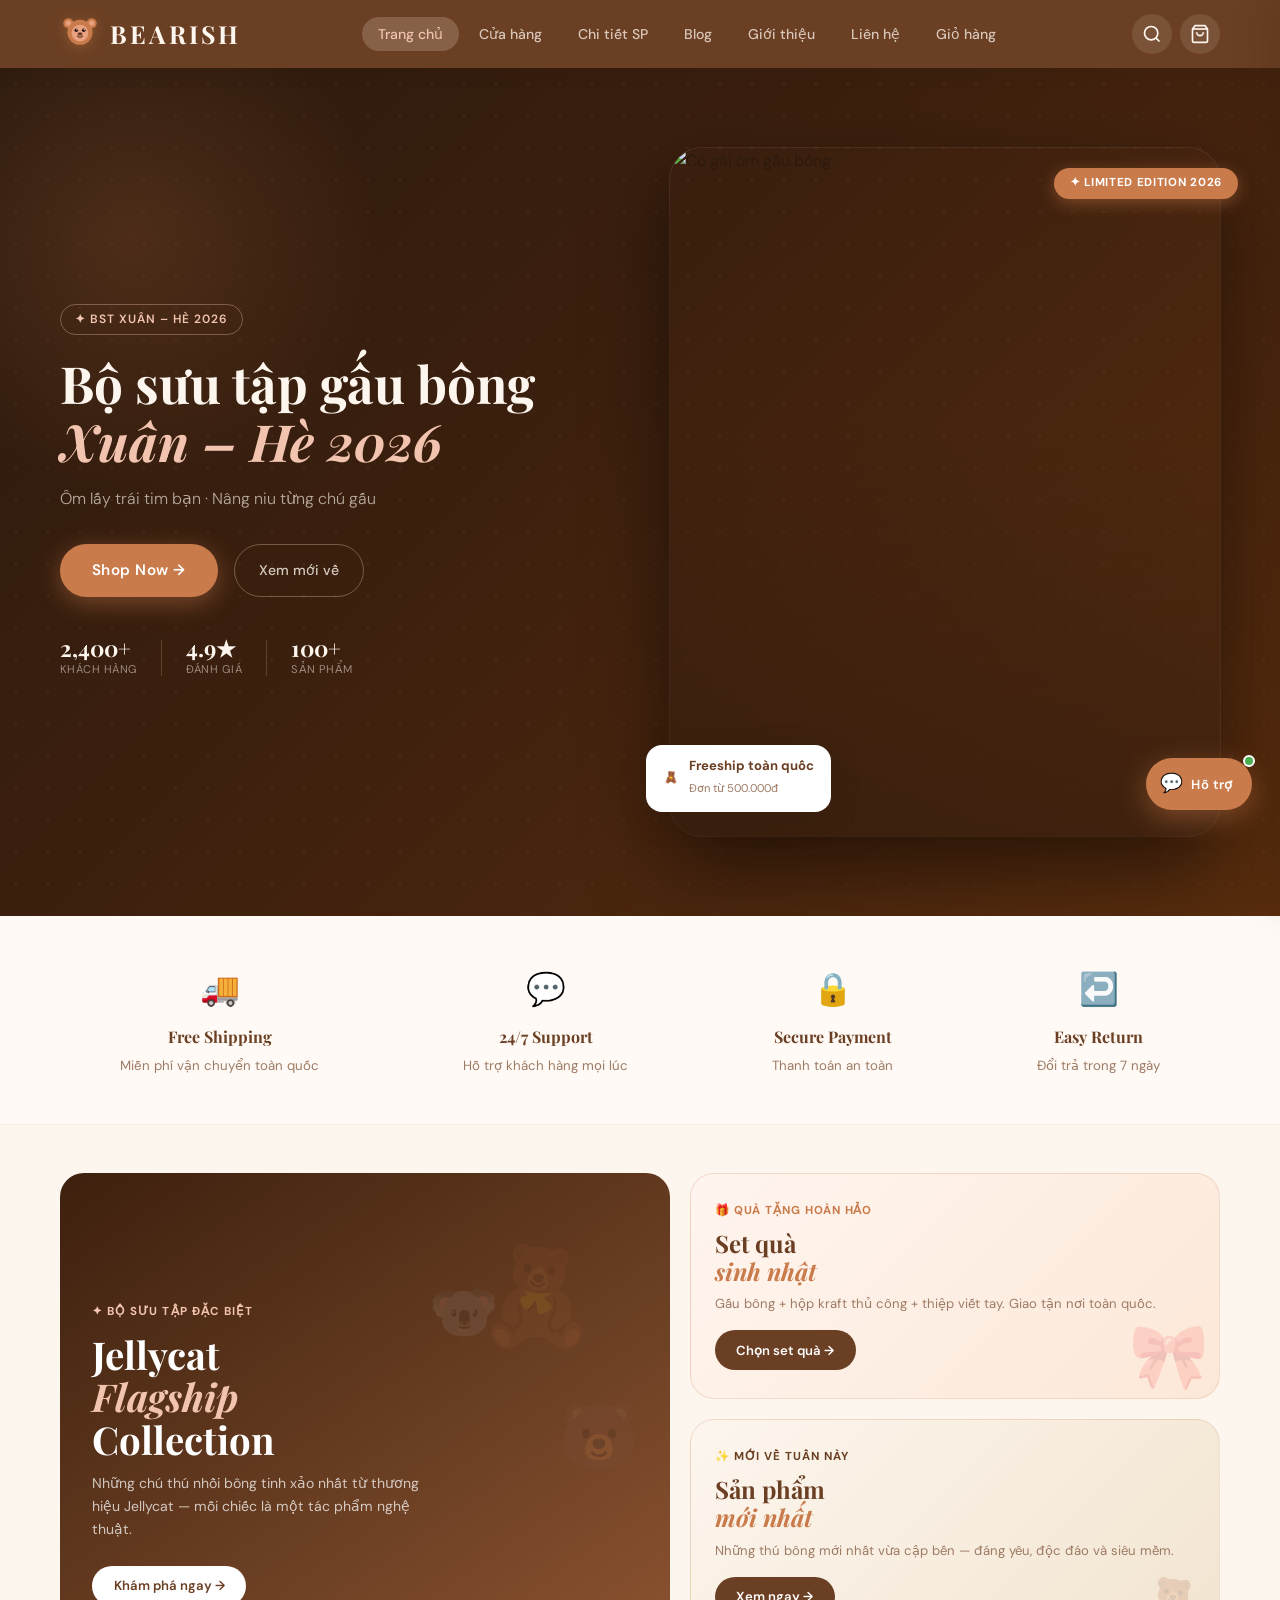
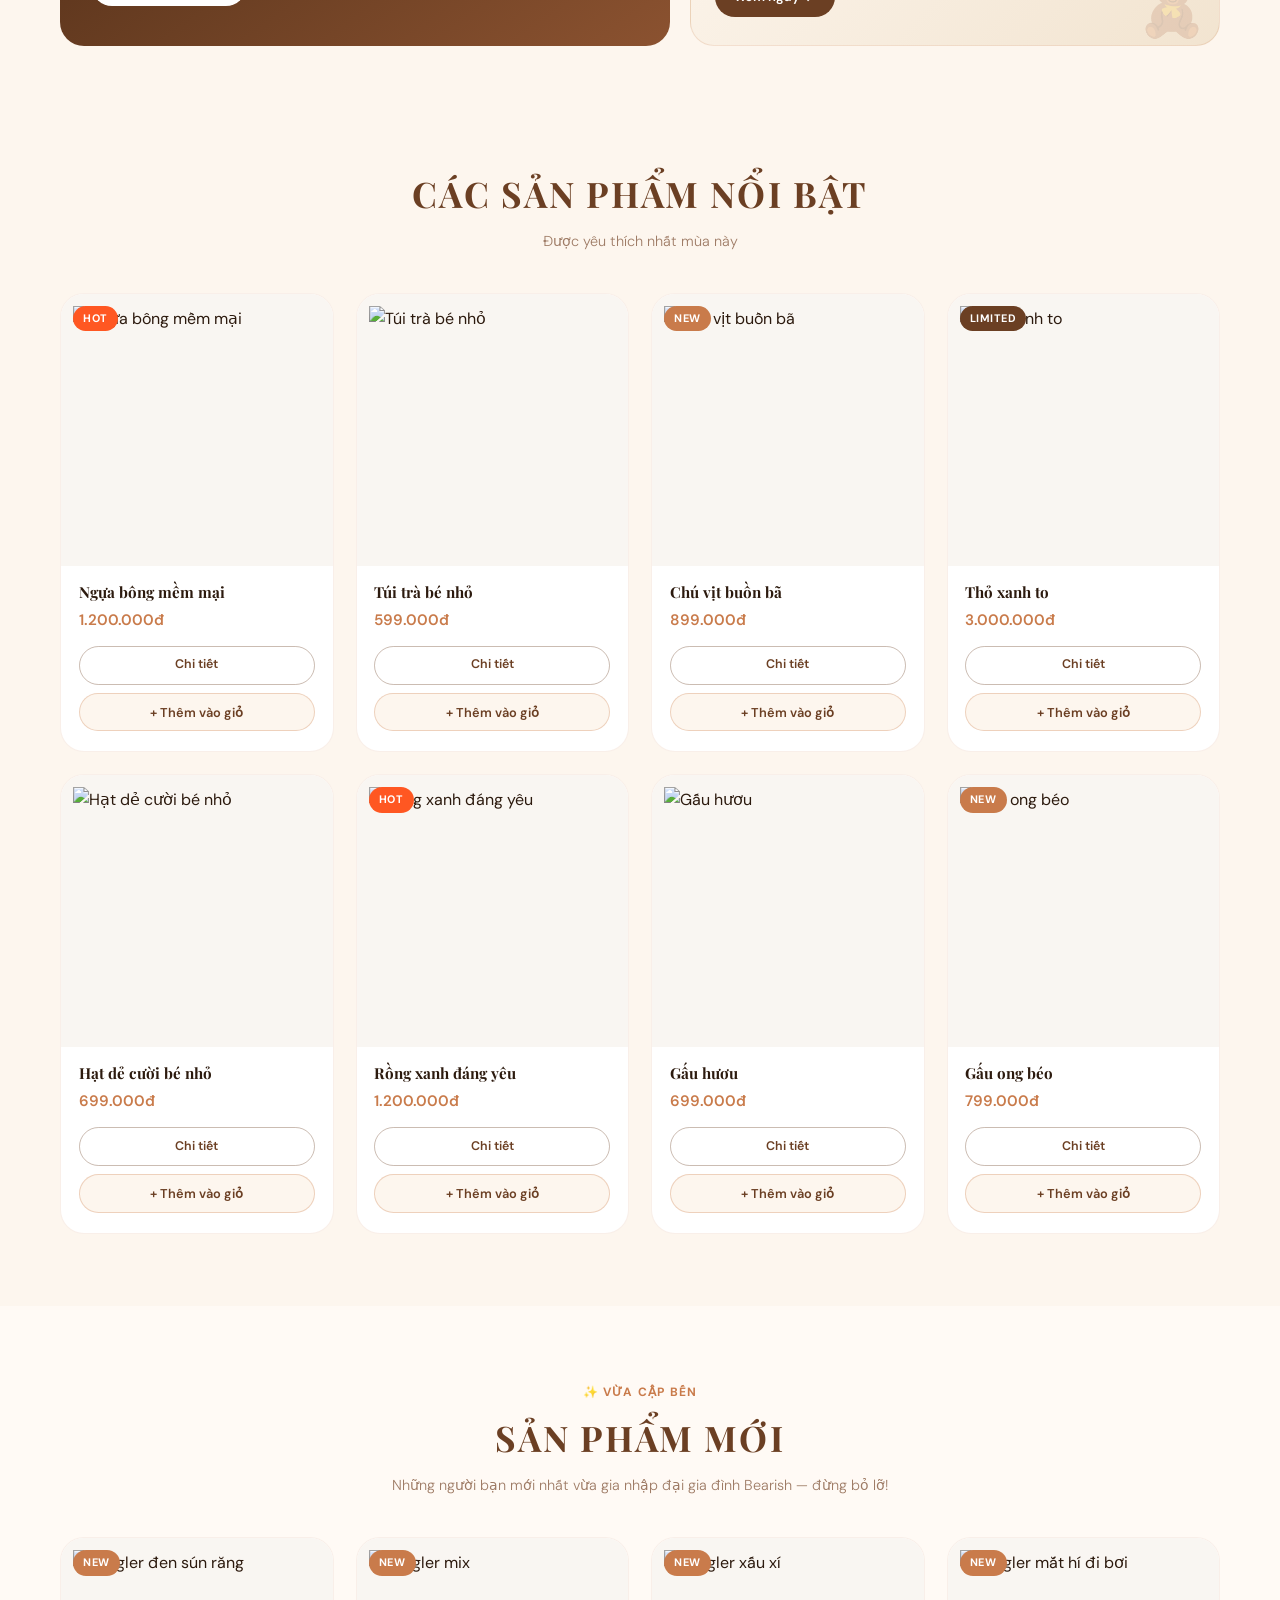
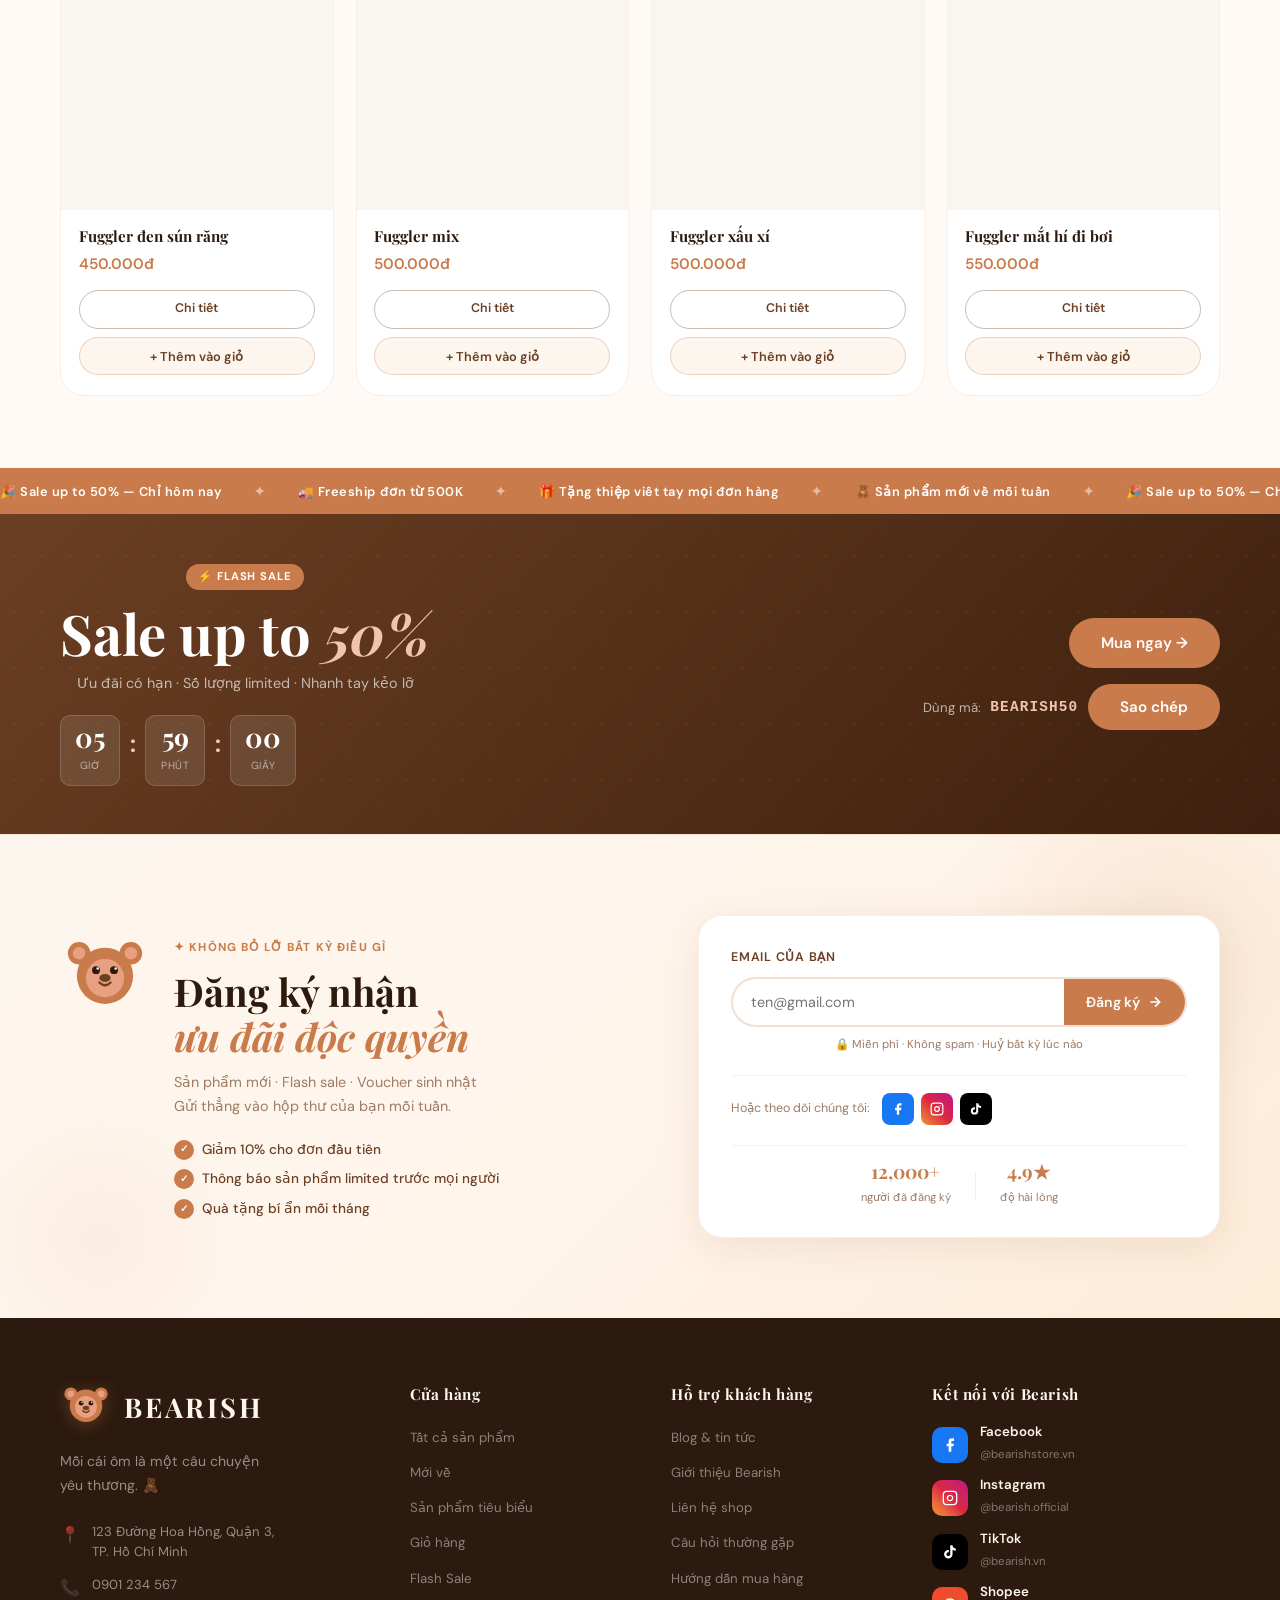
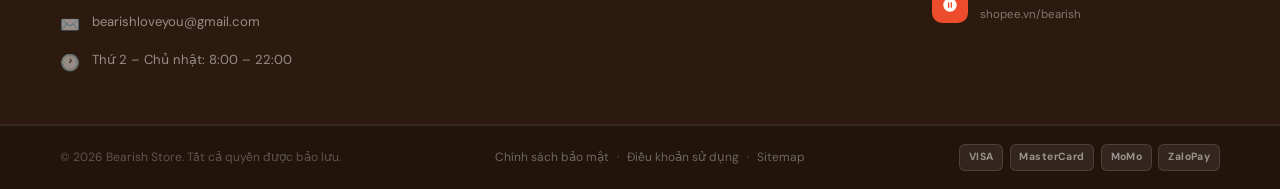
==== index.html @ 37c727de "Add files via upload" ====
<!DOCTYPE html>
<html lang="vi">
<head>
  <meta charset="UTF-8"/>
  <meta name="viewport" content="width=device-width, initial-scale=1.0"/>
  <title>Trang chủ — Bearish Store</title>
  <link rel="preconnect" href="https://fonts.googleapis.com"/>
  <link href="https://fonts.googleapis.com/css2?family=Playfair+Display:ital,wght@0,700;1,400&family=DM+Sans:wght@300;400;500;600&display=swap" rel="stylesheet"/>
  <link rel="stylesheet" href="style.css"/>
  <link rel="stylesheet" href="index.css"/>
</head>
<body>

<header class="header">
  <a href="index.html" class="logo-wrap" aria-label="Bearish – Trang chủ">
    <svg class="logo-svg" viewBox="0 0 48 48" fill="none" xmlns="http://www.w3.org/2000/svg">
      <circle cx="10" cy="11" r="6" fill="#c97b4b"/>
      <circle cx="10" cy="11" r="3.2" fill="#e8a080"/>
      <circle cx="38" cy="11" r="6" fill="#c97b4b"/>
      <circle cx="38" cy="11" r="3.2" fill="#e8a080"/>
      <circle cx="24" cy="22" r="15" fill="#c97b4b"/>
      <circle cx="24" cy="23" r="10" fill="#e8a080"/>
      <circle cx="19.5" cy="19.5" r="2.2" fill="#2c1a0e"/>
      <circle cx="20.3" cy="18.7" r="0.7" fill="white"/>
      <circle cx="28.5" cy="19.5" r="2.2" fill="#2c1a0e"/>
      <circle cx="29.3" cy="18.7" r="0.7" fill="white"/>
      <ellipse cx="24" cy="24" rx="3" ry="2" fill="#6b3f23"/>
      <path d="M21 26.5 Q24 29.5 27 26.5" stroke="#6b3f23" stroke-width="1.4" fill="none" stroke-linecap="round"/>
    </svg>
    <span class="logo-text">BEARISH</span>
  </a>

  <button type="button" class="nav-toggle" id="navToggle" aria-label="Mở menu" aria-expanded="false">
    <span></span>
    <span></span>
    <span></span>
  </button>

  <nav class="site-nav" id="siteNav">
    <a href="index.html" class="is-active">Trang chủ</a>
    <a href="shop.html">Cửa hàng</a>
    <a href="product.html">Chi tiết SP</a>
    <a href="blog.html">Blog</a>
    <a href="about.html">Giới thiệu</a>
    <a href="contact.html">Liên hệ</a>
    <a href="cart.html">Giỏ hàng</a>
  </nav>
 
  <div class="header-actions">
    <button class="icon-btn" id="searchToggle" aria-label="Tìm kiếm">
      <svg width="20" height="20" fill="none" stroke="currentColor" stroke-width="2" viewBox="0 0 24 24">
        <circle cx="11" cy="11" r="8"/><line x1="21" y1="21" x2="16.65" y2="16.65"/>
      </svg>
    </button>

    <button class="icon-btn" id="cartToggle" aria-label="Giỏ hàng">
      <svg width="20" height="20" fill="none" stroke="currentColor" stroke-width="2" viewBox="0 0 24 24">
        <path d="M6 2L3 6v14a2 2 0 0 0 2 2h14a2 2 0 0 0 2-2V6l-3-4z"/>
        <line x1="3" y1="6" x2="21" y2="6"/>
        <path d="M16 10a4 4 0 0 1-8 0"/>
      </svg>
      <span class="cart-count" id="cartCount">0</span>
    </button>
  </div>
</header>
 

<div class="search-overlay" id="searchOverlay">
  <div class="search-container">
    <button class="search-close" id="searchClose" aria-label="Đóng">✕</button>
    <p class="search-label">Tìm kiếm sản phẩm</p>
    <div class="search-input-wrap">
      <svg width="20" height="20" fill="none" stroke="currentColor" stroke-width="2" viewBox="0 0 24 24">
        <circle cx="11" cy="11" r="8"/><line x1="21" y1="21" x2="16.65" y2="16.65"/>
      </svg>
      <input type="text" id="searchInput" placeholder="Nhập tên sản phẩm..." autocomplete="off"/>
    </div>
    <div class="search-results" id="searchResults"></div>
    <div class="search-suggestions">
      <span>Gợi ý:</span>
      <button class="suggest-tag" onclick="doSearch('Gấu')">Gấu</button>
      <button class="suggest-tag" onclick="doSearch('Fuggler')">Fuggler</button>
      <button class="suggest-tag" onclick="doSearch('Thỏ')">Thỏ</button>
      <button class="suggest-tag" onclick="doSearch('Rồng')">Rồng</button>
    </div>
  </div>
</div>
 

<div class="cart-overlay" id="cartOverlay"></div>
<aside class="cart-drawer" id="cartDrawer" aria-label="Giỏ hàng">
  <div class="cart-header">
    <h3>🛒 Giỏ hàng</h3>
    <button class="cart-close" id="cartClose" aria-label="Đóng">✕</button>
  </div>
  <div class="cart-body" id="cartBody">
    <div class="cart-empty" id="cartEmpty">
      <div class="cart-empty-icon">🧸</div>
      <p>Giỏ hàng trống</p>
      <span>Hãy thêm vài chú gấu vào nhé!</span>
    </div>
    <ul class="cart-list" id="cartList"></ul>
  </div>
  <div class="cart-footer" id="cartFooter">
    <div class="cart-total">
      <span>Tổng cộng</span>
      <strong id="cartTotal">0đ</strong>
    </div>
    <button type="button" class="btn-checkout">Thanh toán ngay →</button>
    <a href="cart.html" class="cart-full-page-link">Xem giỏ hàng dạng bảng →</a>
    <button type="button" class="btn-continue" onclick="closeCart()">← Tiếp tục mua sắm</button>
  </div>
</aside>
 

<section class="hero">
  <div class="hero-inner">

    <div class="hero-text">
      <span class="hero-tag">✦ BST Xuân – Hè 2026</span>
      <h1>Bộ sưu tập gấu bông<br/><em>Xuân – Hè 2026</em></h1>
      <p>Ôm lấy trái tim bạn · Nâng niu từng chú gấu</p>
      <div class="hero-actions">
        <a href="shop.html" class="hero-btn-primary-link">Shop Now →</a>
        <a href="#new-products" class="hero-btn-secondary">Xem mới về</a>
      </div>
      <div class="hero-stats">
        <div class="hero-stat"><strong>2,400+</strong><span>Khách hàng</span></div>
        <div class="hero-stat-divider"></div>
        <div class="hero-stat"><strong>4.9★</strong><span>Đánh giá</span></div>
        <div class="hero-stat-divider"></div>
        <div class="hero-stat"><strong>100+</strong><span>Sản phẩm</span></div>
      </div>
    </div>

    <div class="hero-img-wrap">
      <div class="hero-img-frame">
        <img
          src="images/hero.jpg"
          alt="Cô gái ôm gấu bông"
          class="hero-img"
        />
        <div class="hero-img-overlay"></div>
      </div>
      <div class="hero-float-badge">
        <span class="hfb-icon">🧸</span>
        <div>
          <strong>Freeship toàn quốc</strong>
          <span>Đơn từ 500.000đ</span>
        </div>
      </div>
      <div class="hero-float-tag">
        <span>✦ Limited Edition 2026</span>
      </div>
    </div>
 
  </div>
</section>
 

<section class="features">
  <div class="feature">
    <div class="feature-icon">🚚</div>
    <h3>Free Shipping</h3>
    <p>Miễn phí vận chuyển toàn quốc</p>
  </div>
  <div class="feature">
    <div class="feature-icon">💬</div>
    <h3>24/7 Support</h3>
    <p>Hỗ trợ khách hàng mọi lúc</p>
  </div>
  <div class="feature">
    <div class="feature-icon">🔒</div>
    <h3>Secure Payment</h3>
    <p>Thanh toán an toàn</p>
  </div>
  <div class="feature">
    <div class="feature-icon">↩️</div>
    <h3>Easy Return</h3>
    <p>Đổi trả trong 7 ngày</p>
  </div>
</section>
 

<section class="banner-section" id="banner">
  <div class="banner-grid">

    <div class="banner-card banner-card--main">
      <div class="banner-card-bg banner-card-bg--jellycat"></div>
      <div class="banner-card-content">
        <span class="banner-eyebrow">✦ Bộ sưu tập đặc biệt</span>
        <h2>Jellycat<br/><em>Flagship</em><br/>Collection</h2>
        <p>Những chú thú nhồi bông tinh xảo nhất từ thương hiệu Jellycat — mỗi chiếc là một tác phẩm nghệ thuật.</p>
        <a href="shop.html" class="banner-btn banner-btn--light">Khám phá ngay →</a>
      </div>
      <div class="banner-card-deco" aria-hidden="true">
        <span class="banner-emoji be1">🧸</span>
        <span class="banner-emoji be2">🐻</span>
        <span class="banner-emoji be3">🐨</span>
      </div>
    </div>

    <div class="banner-stack">
 
      <div class="banner-card banner-card--sm banner-card--blush">
        <div class="banner-card-content">
          <span class="banner-eyebrow banner-eyebrow--caramel">🎁 Quà tặng hoàn hảo</span>
          <h3>Set quà<br/><em>sinh nhật</em></h3>
          <p>Gấu bông + hộp kraft thủ công + thiệp viết tay. Giao tận nơi toàn quốc.</p>
          <a href="shop.html" class="banner-btn banner-btn--dark">Chọn set quà →</a>
        </div>
        <div class="banner-card-deco" aria-hidden="true">
          <span class="banner-emoji banner-emoji--gift">🎀</span>
        </div>
      </div>
 
      <div class="banner-card banner-card--sm banner-card--peach">
        <div class="banner-card-content">
          <span class="banner-eyebrow banner-eyebrow--brown">✨ Mới về tuần này</span>
          <h3>Sản phẩm<br/><em>mới nhất</em></h3>
          <p>Những thú bông mới nhất vừa cập bến — đáng yêu, độc đáo và siêu mềm.</p>
          <a href="#new-products" class="banner-btn banner-btn--dark">Xem ngay →</a>
        </div>
        <div class="banner-card-deco" aria-hidden="true">
          <span class="banner-emoji banner-emoji--bear-sm">🧸</span>
        </div>
      </div>
 
    </div>
  </div>
</section>
 
 
 
<section class="products" id="products">
  <div class="section-head">
    <h2>CÁC SẢN PHẨM NỔI BẬT</h2>
    <p>Được yêu thích nhất mùa này</p>
  </div>
 
  <div class="product-grid">
 
    <div class="product" data-name="Ngựa bông mềm mại" data-price="1200000" data-category="jellycat">
      <span class="prod-badge badge-hot">Hot</span>
      <div class="prod-img-wrap">
        <img src="images/sp-ngua.jpg" alt="Ngựa bông mềm mại" loading="lazy"/>
      </div>
      <div class="prod-info">
        <h4>Ngựa bông mềm mại</h4>
        <p class="prod-price">1.200.000đ</p>
        <div class="prod-actions">
          <a href="product.html" class="btn-detail">Chi tiết</a>
          <button type="button" class="btn-add" onclick="addToCart(this)">+ Thêm vào giỏ</button>
        </div>
      </div>
    </div>
 
    <div class="product" data-name="Túi trà bé nhỏ" data-price="599000" data-category="jellycat">
      <div class="prod-img-wrap">
        <img src="images/sp-tra.jpg" alt="Túi trà bé nhỏ" loading="lazy"/>
      </div>
      <div class="prod-info">
        <h4>Túi trà bé nhỏ</h4>
        <p class="prod-price">599.000đ</p>
        <div class="prod-actions">
          <a href="product.html" class="btn-detail">Chi tiết</a>
          <button type="button" class="btn-add" onclick="addToCart(this)">+ Thêm vào giỏ</button>
        </div>
      </div>
    </div>
 
    <div class="product" data-name="Chú vịt buồn bã" data-price="899000" data-category="jellycat">
      <span class="prod-badge badge-new">New</span>
      <div class="prod-img-wrap">
        <img src="images/sp-vit.jpg" alt="Chú vịt buồn bã" loading="lazy"/>
      </div>
      <div class="prod-info">
        <h4>Chú vịt buồn bã</h4>
        <p class="prod-price">899.000đ</p>
        <div class="prod-actions">
          <a href="product.html" class="btn-detail">Chi tiết</a>
          <button type="button" class="btn-add" onclick="addToCart(this)">+ Thêm vào giỏ</button>
        </div>
      </div>
    </div>
 
    <div class="product" data-name="Thỏ xanh to" data-price="3000000" data-category="jellycat">
      <span class="prod-badge badge-limited">Limited</span>
      <div class="prod-img-wrap">
        <img src="images/sp-tho.jpg" alt="Thỏ xanh to" loading="lazy"/>
      </div>
      <div class="prod-info">
        <h4>Thỏ xanh to</h4>
        <p class="prod-price">3.000.000đ</p>
        <div class="prod-actions">
          <a href="product.html" class="btn-detail">Chi tiết</a>
          <button type="button" class="btn-add" onclick="addToCart(this)">+ Thêm vào giỏ</button>
        </div>
      </div>
    </div>
 
    <div class="product" data-name="Hạt dẻ cười bé nhỏ" data-price="699000" data-category="jellycat">
      <div class="prod-img-wrap">
        <img src="images/sp-hatde.jpg" alt="Hạt dẻ cười bé nhỏ" loading="lazy"/>
      </div>
      <div class="prod-info">
        <h4>Hạt dẻ cười bé nhỏ</h4>
        <p class="prod-price">699.000đ</p>
        <div class="prod-actions">
          <a href="product.html" class="btn-detail">Chi tiết</a>
          <button type="button" class="btn-add" onclick="addToCart(this)">+ Thêm vào giỏ</button>
        </div>
      </div>
    </div>
 
    <div class="product" data-name="Rồng xanh đáng yêu" data-price="1200000" data-category="jellycat">
      <span class="prod-badge badge-hot">Hot</span>
      <div class="prod-img-wrap">
        <img src="images/sp-rong.jpg" alt="Rồng xanh đáng yêu" loading="lazy"/>
      </div>
      <div class="prod-info">
        <h4>Rồng xanh đáng yêu</h4>
        <p class="prod-price">1.200.000đ</p>
        <div class="prod-actions">
          <a href="product.html" class="btn-detail">Chi tiết</a>
          <button type="button" class="btn-add" onclick="addToCart(this)">+ Thêm vào giỏ</button>
        </div>
      </div>
    </div>
 
    <div class="product" data-name="Gấu hươu" data-price="699000" data-category="jellycat">
      <div class="prod-img-wrap">
        <img src="images/sp-gau-huong.jpg" alt="Gấu hươu" loading="lazy"/>
      </div>
      <div class="prod-info">
        <h4>Gấu hươu</h4>
        <p class="prod-price">699.000đ</p>
        <div class="prod-actions">
          <a href="product.html" class="btn-detail">Chi tiết</a>
          <button type="button" class="btn-add" onclick="addToCart(this)">+ Thêm vào giỏ</button>
        </div>
      </div>
    </div>
 
    <div class="product" data-name="Gấu ong béo" data-price="799000" data-category="jellycat">
      <span class="prod-badge badge-new">New</span>
      <div class="prod-img-wrap">
        <img src="images/sp-gau-ong.jpg" alt="Gấu ong béo" loading="lazy"/>
      </div>
      <div class="prod-info">
        <h4>Gấu ong béo</h4>
        <p class="prod-price">799.000đ</p>
        <div class="prod-actions">
          <a href="product.html" class="btn-detail">Chi tiết</a>
          <button type="button" class="btn-add" onclick="addToCart(this)">+ Thêm vào giỏ</button>
        </div>
      </div>
    </div>
 
  </div>
</section>
 

<section class="new-products" id="new-products">
  <div class="section-head">
    <span class="section-eyebrow">✨ Vừa cập bến</span>
    <h2>SẢN PHẨM MỚI</h2>
    <p>Những người bạn mới nhất vừa gia nhập đại gia đình Bearish — đừng bỏ lỡ!</p>
  </div>
 
  <div class="product-grid">
 
    <div class="product" data-name="Fuggler đen sún răng" data-price="450000" data-category="fuggler">
      <span class="prod-badge badge-new">New</span>
      <div class="prod-img-wrap">
        <img src="images/sp-fuggler-den.jpg" alt="Fuggler đen sún răng" loading="lazy"/>
      </div>
      <div class="prod-info">
        <h4>Fuggler đen sún răng</h4>
        <p class="prod-price">450.000đ</p>
        <div class="prod-actions">
          <a href="product.html" class="btn-detail">Chi tiết</a>
          <button type="button" class="btn-add" onclick="addToCart(this)">+ Thêm vào giỏ</button>
        </div>
      </div>
    </div>
 
    <div class="product" data-name="Fuggler mix" data-price="500000" data-category="fuggler">
      <span class="prod-badge badge-new">New</span>
      <div class="prod-img-wrap">
        <img src="images/sp-fuggler-mix.jpg" alt="Fuggler mix" loading="lazy"/>
      </div>
      <div class="prod-info">
        <h4>Fuggler mix</h4>
        <p class="prod-price">500.000đ</p>
        <div class="prod-actions">
          <a href="product.html" class="btn-detail">Chi tiết</a>
          <button type="button" class="btn-add" onclick="addToCart(this)">+ Thêm vào giỏ</button>
        </div>
      </div>
    </div>
 
    <div class="product" data-name="Fuggler xấu xí" data-price="500000" data-category="fuggler">
      <span class="prod-badge badge-new">New</span>
      <div class="prod-img-wrap">
        <img src="images/sp-fuggler-xau.jpg" alt="Fuggler xấu xí" loading="lazy"/>
      </div>
      <div class="prod-info">
        <h4>Fuggler xấu xí</h4>
        <p class="prod-price">500.000đ</p>
        <div class="prod-actions">
          <a href="product.html" class="btn-detail">Chi tiết</a>
          <button type="button" class="btn-add" onclick="addToCart(this)">+ Thêm vào giỏ</button>
        </div>
      </div>
    </div>
 
    <div class="product" data-name="Fuggler mắt hí đi bơi" data-price="550000" data-category="fuggler">
      <span class="prod-badge badge-new">New</span>
      <div class="prod-img-wrap">
        <img src="images/sp-fuggler-boi.jpg" alt="Fuggler mắt hí đi bơi" loading="lazy"/>
      </div>
      <div class="prod-info">
        <h4>Fuggler mắt hí đi bơi</h4>
        <p class="prod-price">550.000đ</p>
        <div class="prod-actions">
          <a href="product.html" class="btn-detail">Chi tiết</a>
          <button type="button" class="btn-add" onclick="addToCart(this)">+ Thêm vào giỏ</button>
        </div>
      </div>
    </div>
 
  </div>
</section>
 
 
 

<section class="sm-banner-strip">
  <div class="sm-banner-track">
    <span>🎉 Sale up to 50% — Chỉ hôm nay</span>
    <span class="sm-sep">✦</span>
    <span>🚚 Freeship đơn từ 500K</span>
    <span class="sm-sep">✦</span>
    <span>🎁 Tặng thiệp viết tay mọi đơn hàng</span>
    <span class="sm-sep">✦</span>
    <span>🧸 Sản phẩm mới về mỗi tuần</span>
    <span class="sm-sep">✦</span>
    <span>🎉 Sale up to 50% — Chỉ hôm nay</span>
    <span class="sm-sep">✦</span>
    <span>🚚 Freeship đơn từ 500K</span>
    <span class="sm-sep">✦</span>
    <span>🎁 Tặng thiệp viết tay mọi đơn hàng</span>
    <span class="sm-sep">✦</span>
    <span>🧸 Sản phẩm mới về mỗi tuần</span>
    <span class="sm-sep">✦</span>
  </div>
</section>
 
<section class="small-banner">
  <div class="banner-inner">
    <div class="small-banner-left">
      <span class="sb-tag">⚡ Flash Sale</span>
      <h2>Sale up to <em>50%</em></h2>
      <p>Ưu đãi có hạn · Số lượng limited · Nhanh tay kẻo lỡ</p>
      <div class="sb-countdown" id="sbCountdown">
        <div class="sbc-item"><span id="sbH">05</span><small>giờ</small></div>
        <span class="sbc-sep">:</span>
        <div class="sbc-item"><span id="sbM">59</span><small>phút</small></div>
        <span class="sbc-sep">:</span>
        <div class="sbc-item"><span id="sbS">00</span><small>giây</small></div>
      </div>
    </div>
    <div class="small-banner-right">
      <a href="shop.html" class="small-banner-cta">Mua ngay →</a>
      <div class="sb-promo-code">
        Dùng mã: <strong>BEARISH50</strong>
        <button class="copy-code" onclick="copyCode()">Sao chép</button>
      </div>
    </div>
  </div>
</section>
 
 

<section class="newsletter-section" id="newsletter">
  <div class="newsletter-section-inner">
 
    <div class="nl-left">
      <div class="nl-bear-icon" aria-hidden="true">
        <svg viewBox="0 0 80 80" fill="none" xmlns="http://www.w3.org/2000/svg">
          <circle cx="17" cy="18" r="10" fill="#c97b4b"/>
          <circle cx="17" cy="18" r="5.5" fill="#e8a080"/>
          <circle cx="63" cy="18" r="10" fill="#c97b4b"/>
          <circle cx="63" cy="18" r="5.5" fill="#e8a080"/>
          <circle cx="40" cy="38" r="25" fill="#c97b4b"/>
          <circle cx="40" cy="40" r="17" fill="#e8a080"/>
          <circle cx="32" cy="33" r="3.5" fill="#2c1a0e"/>
          <circle cx="33.5" cy="31.5" r="1.1" fill="white"/>
          <circle cx="48" cy="33" r="3.5" fill="#2c1a0e"/>
          <circle cx="49.5" cy="31.5" r="1.1" fill="white"/>
          <ellipse cx="40" cy="40" rx="5" ry="3.5" fill="#6b3f23"/>
          <path d="M35 44 Q40 49 45 44" stroke="#6b3f23" stroke-width="2" fill="none" stroke-linecap="round"/>
        </svg>
      </div>
      <div class="nl-text">
        <span class="nl-eyebrow">✦ Không bỏ lỡ bất kỳ điều gì</span>
        <h2>Đăng ký nhận<br/><em>ưu đãi độc quyền</em></h2>
        <p>Sản phẩm mới · Flash sale · Voucher sinh nhật<br/>Gửi thẳng vào hộp thư của bạn mỗi tuần.</p>
        <ul class="nl-perks">
          <li><span class="nl-check">✓</span> Giảm 10% cho đơn đầu tiên</li>
          <li><span class="nl-check">✓</span> Thông báo sản phẩm limited trước mọi người</li>
          <li><span class="nl-check">✓</span> Quà tặng bí ẩn mỗi tháng</li>
        </ul>
      </div>
    </div>
 
    <div class="nl-right">
      <form class="nl-form" onsubmit="return handleNLSubmit(event)">
        <label class="nl-label">Email của bạn</label>
        <div class="nl-input-row">
          <input type="email" id="nlEmail" placeholder="ten@gmail.com" required/>
          <button type="submit">
            Đăng ký
            <svg width="16" height="16" fill="none" stroke="currentColor" stroke-width="2.5" viewBox="0 0 24 24">
              <line x1="5" y1="12" x2="19" y2="12"/>
              <polyline points="12 5 19 12 12 19"/>
            </svg>
          </button>
        </div>
        <p class="nl-note">🔒 Miễn phí · Không spam · Huỷ bất kỳ lúc nào</p>
      </form>
      <div class="nl-social-row">
        <span>Hoặc theo dõi chúng tôi:</span>
        <div class="nl-socials">
          <a href="#" aria-label="Facebook" class="nl-soc-btn nl-soc-btn--fb">
            <svg width="14" height="14" fill="white" viewBox="0 0 24 24"><path d="M18 2h-3a5 5 0 0 0-5 5v3H7v4h3v8h4v-8h3l1-4h-4V7a1 1 0 0 1 1-1h3z"/></svg>
          </a>
          <a href="#" aria-label="Instagram" class="nl-soc-btn nl-soc-btn--ig">
            <svg width="14" height="14" fill="none" stroke="white" stroke-width="2" viewBox="0 0 24 24"><rect x="2" y="2" width="20" height="20" rx="5"/><circle cx="12" cy="12" r="4"/><circle cx="17.5" cy="6.5" r="1" fill="white" stroke="none"/></svg>
          </a>
          <a href="#" aria-label="TikTok" class="nl-soc-btn nl-soc-btn--tt">
            <svg width="14" height="14" fill="white" viewBox="0 0 24 24"><path d="M19.59 6.69a4.83 4.83 0 0 1-3.77-4.25V2h-3.45v13.67a2.89 2.89 0 0 1-2.88 2.5 2.89 2.89 0 0 1-2.89-2.89 2.89 2.89 0 0 1 2.89-2.89c.28 0 .54.04.79.1V9.01a6.28 6.28 0 0 0-.79-.05 6.34 6.34 0 0 0-6.34 6.34 6.34 6.34 0 0 0 6.34 6.34 6.34 6.34 0 0 0 6.33-6.34V8.69a8.19 8.19 0 0 0 4.79 1.53V6.78a4.85 4.85 0 0 1-1.02-.09z"/></svg>
          </a>
        </div>
      </div>
      <div class="nl-trust">
        <div class="nl-trust-item"><strong>12,000+</strong><span>người đã đăng ký</span></div>
        <div class="nl-trust-sep"></div>
        <div class="nl-trust-item"><strong>4.9★</strong><span>độ hài lòng</span></div>
      </div>
    </div>
 
  </div>
</section>
 
 
<footer class="site-footer">
 
  <div class="footer-top">
    <div class="footer-inner">
 
      <div class="footer-col footer-brand-col">
        <a href="index.html" class="footer-logo-wrap" aria-label="Bearish">
          <svg class="footer-logo-svg" viewBox="0 0 48 48" fill="none" xmlns="http://www.w3.org/2000/svg">
            <circle cx="10" cy="11" r="6" fill="#c97b4b"/>
            <circle cx="10" cy="11" r="3.2" fill="#e8a080"/>
            <circle cx="38" cy="11" r="6" fill="#c97b4b"/>
            <circle cx="38" cy="11" r="3.2" fill="#e8a080"/>
            <circle cx="24" cy="22" r="15" fill="#c97b4b"/>
            <circle cx="24" cy="23" r="10" fill="#e8a080"/>
            <circle cx="19.5" cy="19.5" r="2.2" fill="#2c1a0e"/>
            <circle cx="20.3" cy="18.7" r="0.7" fill="white"/>
            <circle cx="28.5" cy="19.5" r="2.2" fill="#2c1a0e"/>
            <circle cx="29.3" cy="18.7" r="0.7" fill="white"/>
            <ellipse cx="24" cy="24" rx="3" ry="2" fill="#6b3f23"/>
            <path d="M21 26.5 Q24 29.5 27 26.5" stroke="#6b3f23" stroke-width="1.4" fill="none" stroke-linecap="round"/>
          </svg>
          <span class="footer-logo-text">BEARISH</span>
        </a>
        <p class="footer-tagline">Mỗi cái ôm là một câu chuyện<br/>yêu thương. 🧸</p>
        <div class="footer-info-list">
          <div class="footer-info-item">
            <span class="fi-icon">📍</span>
            <span>123 Đường Hoa Hồng, Quận 3,<br/>TP. Hồ Chí Minh</span>
          </div>
          <div class="footer-info-item">
            <span class="fi-icon">📞</span>
            <span>0901 234 567</span>
          </div>
          <div class="footer-info-item">
            <span class="fi-icon">✉️</span>
            <span>bearishloveyou@gmail.com</span>
          </div>
          <div class="footer-info-item">
            <span class="fi-icon">🕐</span>
            <span>Thứ 2 – Chủ nhật: 8:00 – 22:00</span>
          </div>
        </div>
      </div>
 
      <div class="footer-col">
        <h5>Cửa hàng</h5>
        <ul>
          <li><a href="shop.html">Tất cả sản phẩm</a></li>
          <li><a href="index.html#new-products">Mới về</a></li>
          <li><a href="product.html">Sản phẩm tiêu biểu</a></li>
          <li><a href="cart.html">Giỏ hàng</a></li>
          <li><a href="index.html#banner">Flash Sale</a></li>
        </ul>
      </div>
 
      <div class="footer-col">
        <h5>Hỗ trợ khách hàng</h5>
        <ul>
          <li><a href="blog.html">Blog &amp; tin tức</a></li>
          <li><a href="about.html">Giới thiệu Bearish</a></li>
          <li><a href="contact.html">Liên hệ shop</a></li>
          <li><a href="contact.html">Câu hỏi thường gặp</a></li>
          <li><a href="shop.html">Hướng dẫn mua hàng</a></li>
        </ul>
      </div>
 
      <div class="footer-col footer-social-col">
        <h5>Kết nối với Bearish</h5>
        <div class="footer-socials">
          <a href="#" class="social-link" aria-label="Facebook">
            <div class="social-icon social-icon--fb">
              <svg width="16" height="16" fill="white" viewBox="0 0 24 24"><path d="M18 2h-3a5 5 0 0 0-5 5v3H7v4h3v8h4v-8h3l1-4h-4V7a1 1 0 0 1 1-1h3z"/></svg>
            </div>
            <div class="social-info">
              <strong>Facebook</strong>
              <span>@bearishstore.vn</span>
            </div>
          </a>
          <a href="#" class="social-link" aria-label="Instagram">
            <div class="social-icon social-icon--ig">
              <svg width="16" height="16" fill="none" stroke="white" stroke-width="2" viewBox="0 0 24 24"><rect x="2" y="2" width="20" height="20" rx="5" ry="5"/><path d="M16 11.37A4 4 0 1 1 12.63 8 4 4 0 0 1 16 11.37z"/><line x1="17.5" y1="6.5" x2="17.51" y2="6.5"/></svg>
            </div>
            <div class="social-info">
              <strong>Instagram</strong>
              <span>@bearish.official</span>
            </div>
          </a>
          <a href="#" class="social-link" aria-label="TikTok">
            <div class="social-icon social-icon--tt">
              <svg width="16" height="16" fill="white" viewBox="0 0 24 24"><path d="M19.59 6.69a4.83 4.83 0 0 1-3.77-4.25V2h-3.45v13.67a2.89 2.89 0 0 1-2.88 2.5 2.89 2.89 0 0 1-2.89-2.89 2.89 2.89 0 0 1 2.89-2.89c.28 0 .54.04.79.1V9.01a6.28 6.28 0 0 0-.79-.05 6.34 6.34 0 0 0-6.34 6.34 6.34 6.34 0 0 0 6.34 6.34 6.34 6.34 0 0 0 6.33-6.34V8.69a8.19 8.19 0 0 0 4.79 1.53V6.78a4.85 4.85 0 0 1-1.02-.09z"/></svg>
            </div>
            <div class="social-info">
              <strong>TikTok</strong>
              <span>@bearish.vn</span>
            </div>
          </a>
          <a href="#" class="social-link" aria-label="Shopee">
            <div class="social-icon social-icon--shopee">
              <svg width="16" height="16" fill="white" viewBox="0 0 24 24"><path d="M12 2C6.48 2 2 6.48 2 12s4.48 10 10 10 10-4.48 10-10S17.52 2 12 2zm-1 14H9V8h2v8zm4 0h-2V8h2v8z"/></svg>
            </div>
            <div class="social-info">
              <strong>Shopee</strong>
              <span>shopee.vn/bearish</span>
            </div>
          </a>
        </div>
 
      </div>
 
    </div>
  </div>
 
  <div class="footer-bottom">
    <div class="footer-bottom-inner">
      <p>© 2026 Bearish Store. Tất cả quyền được bảo lưu.</p>
      <div class="footer-bottom-links">
        <a href="#">Chính sách bảo mật</a>
        <span>·</span>
        <a href="#">Điều khoản sử dụng</a>
        <span>·</span>
        <a href="#">Sitemap</a>
      </div>
      <div class="footer-payment-icons">
        <span class="pay-badge">VISA</span>
        <span class="pay-badge">MasterCard</span>
        <span class="pay-badge">MoMo</span>
        <span class="pay-badge">ZaloPay</span>
      </div>
    </div>
  </div>
 
</footer>
 

<div class="chat-bubble" id="chatBubble" onclick="toggleChat()" aria-label="Chat hỗ trợ">
  <span class="chat-icon">💬</span>
  <span class="chat-label">Hỗ trợ</span>
  <span class="chat-dot"></span>
</div>
 
<div class="chat-box" id="chatBox">
  <div class="chat-box-header">
    <div class="chat-agent">
      <div class="agent-avatar">🐻</div>
      <div>
        <strong>Bearish Support</strong>
        <span class="agent-status">● Đang hoạt động</span>
      </div>
    </div>
    <button onclick="toggleChat()" aria-label="Đóng chat">✕</button>
  </div>
  <div class="chat-messages" id="chatMessages">
    <div class="chat-msg msg-agent">
      <div class="msg-bubble">Xin chào! 🧸 Mình có thể giúp gì cho bạn hôm nay?</div>
      <span class="msg-time">Vừa xong</span>
    </div>
  </div>
  <div class="chat-quick-btns">
    <button onclick="sendQuick('Tôi muốn hỏi về đơn hàng')">📦 Đơn hàng</button>
    <button onclick="sendQuick('Tư vấn sản phẩm')">🧸 Tư vấn</button>
    <button onclick="sendQuick('Chính sách đổi trả')">↩️ Đổi trả</button>
  </div>
  <div class="chat-input-row">
    <input type="text" id="chatInput" placeholder="Nhắn tin..." onkeydown="if(event.key==='Enter')sendChat()"/>
    <button onclick="sendChat()">
      <svg width="18" height="18" fill="none" stroke="currentColor" stroke-width="2.5" viewBox="0 0 24 24">
        <line x1="22" y1="2" x2="11" y2="13"/><polygon points="22 2 15 22 11 13 2 9 22 2"/>
      </svg>
    </button>
  </div>
</div>
 

<button class="back-to-top" id="backToTop" aria-label="Lên đầu trang" onclick="window.scrollTo({top:0,behavior:'smooth'})">
  <svg width="20" height="20" fill="none" stroke="currentColor" stroke-width="2.5" viewBox="0 0 24 24">
    <polyline points="18 15 12 9 6 15"/>
  </svg>
</button>

<div class="toast" id="toast"></div>

<script src="main.js" defer></script>
</body>
</html>
---- style.css ----
@import url('https://fonts.googleapis.com/css2?family=Playfair+Display:ital,wght@0,700;1,400&family=DM+Sans:wght@300;400;500;600&display=swap');

:root {
  --cream:      #fdf6ee;
  --warm:       #fffaf5;
  --blush:      #f2c4b0;
  --peach:      #e8a080;
  --caramel:    #c97b4b;
  --brown:      #6b3f23;
  --dark:       #2c1a0e;
  --muted:      #9e7b65;
  --white:      #ffffff;
 
  --font-head:  'Playfair Display', Georgia, serif;
  --font-body:  'DM Sans', Arial, sans-serif;
 
  --r-sm:  8px;
  --r-md:  14px;
  --r-lg:  24px;
  --r-pill:999px;
 
  --shadow:      0 4px 20px rgba(107,63,35,.10);
  --shadow-lg:   0 12px 40px rgba(107,63,35,.18);
  --transition:  0.28s cubic-bezier(.34,1.56,.64,1);
}

*, *::before, *::after { box-sizing: border-box; margin: 0; padding: 0; }
html { scroll-behavior: smooth; }
body {
  font-family: var(--font-body);
  background: var(--cream);
  color: var(--dark);
  line-height: 1.6;
  -webkit-font-smoothing: antialiased;
}
a { text-decoration: none; color: inherit; }
img { display: block; max-width: 100%; }
ul { list-style: none; }
button { font-family: var(--font-body); cursor: pointer; }
 

.header {
  position: sticky;
  top: 0;
  z-index: 200;
  display: flex;
  align-items: center;
  justify-content: space-between;
  padding: 0 60px;
  height: 68px;
  background: var(--brown);
  box-shadow: 0 2px 16px rgba(44,26,14,.25);
}
 
.logo {
  font-family: var(--font-head);
  font-size: 1.6rem;
  font-weight: 700;
  color: var(--cream);
  letter-spacing: 3px;
  user-select: none;
}
 
.nav-toggle {
  display: none;
  flex-direction: column;
  justify-content: center;
  gap: 5px;
  width: 44px;
  height: 44px;
  padding: 10px;
  border: none;
  background: rgba(253, 246, 238, 0.1);
  border-radius: 10px;
  cursor: pointer;
  flex-shrink: 0;
}

.nav-toggle span {
  display: block;
  width: 22px;
  height: 2px;
  background: var(--cream);
  border-radius: 2px;
  transition: transform 0.25s, opacity 0.25s;
}

.nav-toggle[aria-expanded="true"] span:nth-child(1) {
  transform: translateY(7px) rotate(45deg);
}

.nav-toggle[aria-expanded="true"] span:nth-child(2) {
  opacity: 0;
}

.nav-toggle[aria-expanded="true"] span:nth-child(3) {
  transform: translateY(-7px) rotate(-45deg);
}

.header .site-nav {
  display: flex;
  gap: 4px;
  align-items: center;
}

.header .site-nav a {
  padding: 6px 16px;
  font-size: 0.88rem;
  font-weight: 500;
  color: rgba(253,246,238,.75);
  border-radius: var(--r-pill);
  transition: background .2s, color .2s;
}
 
.header .site-nav a:hover {
  background: rgba(253,246,238,.12);
  color: var(--blush);
}

.header .site-nav a.is-active {
  background: rgba(253,246,238,.18);
  color: var(--blush);
}
 
.header-actions { display: flex; gap: 8px; }
 
.icon-btn {
  position: relative;
  width: 40px; height: 40px;
  display: flex; align-items: center; justify-content: center;
  border: none;
  background: rgba(253,246,238,.1);
  border-radius: 50%;
  color: var(--cream);
  transition: background var(--transition), transform var(--transition);
}
 
.icon-btn:hover { background: rgba(253,246,238,.22); transform: scale(1.1); }
 
.cart-count {
  position: absolute;
  top: 3px; right: 3px;
  min-width: 18px; height: 18px;
  background: var(--caramel);
  color: #fff;
  font-size: 0.6rem;
  font-weight: 700;
  border-radius: var(--r-pill);
  display: none;
  align-items: center;
  justify-content: center;
  padding: 0 3px;
}

.cart-count.is-visible {
  display: flex;
}
 

 

.section-head {
  text-align: center;
  margin-bottom: 2.5rem;
}
 
.section-head h2 {
  font-family: var(--font-head);
  font-size: clamp(1.5rem, 3vw, 2.2rem);
  font-weight: 700;
  color: var(--brown);
  letter-spacing: .06em;
  margin-bottom: .5rem;
}
 
.section-head p {
  font-size: .9rem;
  color: var(--muted);
  font-weight: 300;
}
 

.products, .new-products {
  padding: 72px 60px;
}
 
.products { background: var(--cream); }
.new-products { background: var(--warm); }
 
.product-grid {
  display: grid;
  grid-template-columns: repeat(4, 1fr);
  gap: 22px;
}
 

.product {
  position: relative;
  background: var(--white);
  border: 1px solid rgba(201,123,75,.12);
  border-radius: var(--r-lg);
  overflow: hidden;
  transition: transform var(--transition), box-shadow .3s;
}
 
.product:hover {
  transform: translateY(-6px);
  box-shadow: var(--shadow-lg);
}
 

.prod-badge {
  position: absolute;
  top: 12px; left: 12px;
  z-index: 2;
  padding: .25rem .65rem;
  border-radius: var(--r-pill);
  font-size: .68rem;
  font-weight: 700;
  letter-spacing: .04em;
  text-transform: uppercase;
}
 
.badge-hot     { background: #ff5722; color: #fff; }
.badge-new     { background: var(--caramel); color: #fff; }
.badge-limited { background: var(--brown); color: #fff; }
 

.prod-img-wrap {
  width: 100%;
  aspect-ratio: 1/1;
  overflow: hidden;
  background: #f9f6f2;
  display: flex; align-items: center; justify-content: center;
}
 
.prod-img-wrap img {
  width: 100%;
  height: 100%;
  object-fit: contain;
  padding: 12px;
  transition: transform .4s ease;
}
 
.product:hover .prod-img-wrap img { transform: scale(1.06); }
 

.prod-info {
  padding: 1rem 1.1rem 1.25rem;
}
 
.prod-info h4 {
  font-family: var(--font-head);
  font-size: .95rem;
  font-weight: 700;
  color: var(--dark);
  margin-bottom: .35rem;
  line-height: 1.35;
}
 
.prod-price {
  font-size: .95rem;
  font-weight: 600;
  color: var(--caramel);
  margin-bottom: .85rem;
}
 
.btn-add {
  width: 100%;
  padding: .6rem;
  background: var(--cream);
  border: 1.5px solid rgba(201,123,75,.3);
  border-radius: var(--r-pill);
  font-size: .8rem;
  font-weight: 600;
  color: var(--brown);
  transition: background .2s, color .2s, border-color .2s, transform var(--transition);
}
 
.btn-add:hover {
  background: var(--caramel);
  border-color: var(--caramel);
  color: #fff;
  transform: scale(1.02);
}
 

.fuggler-grid { grid-template-columns: repeat(4, 1fr); }
 
.fuggler-card {
  border-color: rgba(107,63,35,.18);
}
 
.fuggler-card .prod-img-wrap {
  background: #f5ede4;
}
 

.small-banner {
  background: linear-gradient(135deg, var(--brown) 0%, #3d200e 100%);
  padding: 64px 60px;
  text-align: center;
  position: relative;
  overflow: hidden;
}
 
.small-banner::before {
  content: '';
  position: absolute;
  inset: 0;
  background-image: radial-gradient(circle, rgba(242,196,176,.07) 1px, transparent 1px);
  background-size: 28px 28px;
}
 
.banner-inner { position: relative; z-index: 1; }
 
.banner-inner h2 {
  font-family: var(--font-head);
  font-size: clamp(2rem, 4vw, 3rem);
  color: var(--cream);
  font-weight: 700;
  margin-bottom: .5rem;
}
 
.banner-inner p {
  font-size: .9rem;
  color: var(--blush);
  margin-bottom: 1.75rem;
}
 
.banner-inner button {
  padding: 12px 32px;
  background: var(--caramel);
  color: #fff;
  border: none;
  border-radius: var(--r-pill);
  font-size: .9rem;
  font-weight: 600;
  transition: background .2s, transform var(--transition);
}
 
.banner-inner button:hover { background: var(--cream); color: var(--brown); transform: translateY(-2px); }
 

.newsletter {
  padding: 72px 60px;
  background: var(--cream);
  text-align: center;
}
 
.newsletter-inner { max-width: 560px; margin: 0 auto; }
 
.newsletter-inner h2 {
  font-family: var(--font-head);
  font-size: clamp(1.6rem, 3vw, 2.2rem);
  font-weight: 700;
  color: var(--brown);
  margin-bottom: .5rem;
}
 
.newsletter-inner > p {
  font-size: .9rem;
  color: var(--muted);
  margin-bottom: 1.5rem;
}
 
.newsletter-box {
  display: flex;
  gap: 0;
  border-radius: var(--r-pill);
  overflow: hidden;
  box-shadow: var(--shadow);
  border: 1.5px solid rgba(201,123,75,.2);
}
 
.newsletter-box input {
  flex: 1;
  padding: 14px 20px;
  border: none;
  outline: none;
  font-family: var(--font-body);
  font-size: .9rem;
  background: var(--white);
  color: var(--dark);
}
 
.newsletter-box button {
  padding: 14px 24px;
  background: var(--caramel);
  color: #fff;
  border: none;
  font-weight: 600;
  font-size: .88rem;
  transition: background .2s;
}
 
.newsletter-box button:hover { background: var(--brown); }
 
.newsletter-note { font-size: .75rem; color: var(--muted); margin-top: 1rem; }
 

footer {
  background: var(--dark);
  color: rgba(255,255,255,.6);
  padding: 0;
}
 
.footer-inner {
  display: flex;
  justify-content: space-between;
  align-items: flex-start;
  padding: 48px 60px;
  gap: 48px;
  flex-wrap: wrap;
}
 
.footer-logo {
  font-family: var(--font-head);
  font-size: 1.5rem;
  font-weight: 700;
  color: var(--cream);
  letter-spacing: 3px;
  margin-bottom: .75rem;
}
 
.footer-brand p { font-size: .85rem; line-height: 1.65; max-width: 200px; }
 
.footer-links { display: flex; gap: 48px; }
 
.footer-links div { display: flex; flex-direction: column; gap: 8px; }
 
.footer-links h5 {
  font-family: var(--font-head);
  font-size: .88rem;
  font-weight: 700;
  color: var(--cream);
  margin-bottom: 4px;
}
 
.footer-links a { font-size: .82rem; color: rgba(255,255,255,.45); transition: color .2s; }
.footer-links a:hover { color: var(--blush); }
 
.footer-bottom {
  padding: 18px 60px;
  border-top: 1px solid rgba(255,255,255,.08);
  font-size: .78rem;
  text-align: center;
  color: rgba(255,255,255,.3);
}
 

.search-overlay {
  position: fixed;
  inset: 0;
  z-index: 900;
  background: rgba(44,26,14,.7);
  backdrop-filter: blur(6px);
  display: flex;
  align-items: flex-start;
  justify-content: center;
  padding-top: 100px;
  opacity: 0;
  pointer-events: none;
  transition: opacity .3s;
}
 
.search-overlay.show { opacity: 1; pointer-events: all; }
 
.search-container {
  background: var(--white);
  border-radius: var(--r-lg);
  padding: 2rem 2rem 1.5rem;
  width: 100%;
  max-width: 580px;
  position: relative;
  box-shadow: 0 24px 64px rgba(44,26,14,.35);
}
 
.search-close {
  position: absolute;
  top: 1rem; right: 1rem;
  width: 32px; height: 32px;
  border: none;
  background: rgba(201,123,75,.12);
  border-radius: 50%;
  font-size: .85rem;
  color: var(--brown);
  display: flex; align-items: center; justify-content: center;
}
 
.search-close:hover { background: var(--caramel); color: #fff; }
 
.search-label {
  font-size: .75rem;
  font-weight: 600;
  letter-spacing: .08em;
  text-transform: uppercase;
  color: var(--caramel);
  margin-bottom: 1rem;
}
 
.search-input-wrap {
  display: flex;
  align-items: center;
  gap: .75rem;
  padding: .75rem 1rem;
  border: 2px solid rgba(201,123,75,.25);
  border-radius: var(--r-md);
  background: var(--cream);
  transition: border-color .2s;
}
 
.search-input-wrap:focus-within { border-color: var(--caramel); }
 
.search-input-wrap svg { color: var(--muted); flex-shrink: 0; }
 
.search-input-wrap input {
  flex: 1;
  border: none;
  outline: none;
  font-family: var(--font-body);
  font-size: 1rem;
  background: transparent;
  color: var(--dark);
}
 
.search-results { margin-top: 1rem; max-height: 240px; overflow-y: auto; }
 
.result-item {
  padding: .7rem 1rem;
  border-radius: var(--r-sm);
  font-size: .9rem;
  color: var(--dark);
  transition: background .15s;
  cursor: pointer;
}
 
.result-item:hover { background: rgba(201,123,75,.1); }
.result-item mark { background: none; color: var(--caramel); font-weight: 700; }

a.result-item {
  display: block;
  text-decoration: none;
  color: inherit;
}
 
.no-result { font-size: .88rem; color: var(--muted); padding: .75rem 1rem; }
 
.search-suggestions {
  display: flex;
  align-items: center;
  gap: .5rem;
  flex-wrap: wrap;
  margin-top: 1.25rem;
  padding-top: 1rem;
  border-top: 1px solid rgba(201,123,75,.12);
  font-size: .8rem;
  color: var(--muted);
}
 
.suggest-tag {
  padding: .28rem .75rem;
  background: rgba(201,123,75,.1);
  border: none;
  border-radius: var(--r-pill);
  font-size: .78rem;
  font-weight: 500;
  color: var(--caramel);
  transition: background .2s, color .2s;
}
 
.suggest-tag:hover { background: var(--caramel); color: #fff; }
 

.cart-overlay {
  position: fixed;
  inset: 0;
  z-index: 300;
  background: rgba(44,26,14,.45);
  opacity: 0;
  pointer-events: none;
  transition: opacity .3s;
}
 
.cart-overlay.show { opacity: 1; pointer-events: all; }
 
.cart-drawer {
  position: fixed;
  top: 0; right: 0;
  z-index: 400;
  width: 400px;
  max-width: 95vw;
  height: 100vh;
  background: var(--white);
  box-shadow: -8px 0 40px rgba(44,26,14,.2);
  display: flex;
  flex-direction: column;
  transform: translateX(100%);
  transition: transform .35s cubic-bezier(.4,0,.2,1);
}
 
.cart-drawer.open { transform: translateX(0); }
 
.cart-header {
  display: flex;
  align-items: center;
  justify-content: space-between;
  padding: 1.25rem 1.5rem;
  border-bottom: 1px solid rgba(201,123,75,.15);
  background: var(--cream);
}
 
.cart-header h3 { font-family: var(--font-head); font-size: 1.1rem; color: var(--brown); }
 
.cart-close {
  width: 32px; height: 32px;
  border: none;
  background: rgba(201,123,75,.12);
  border-radius: 50%;
  font-size: .85rem;
  color: var(--brown);
  display: flex; align-items: center; justify-content: center;
}
 
.cart-close:hover { background: var(--caramel); color: #fff; }
 
.cart-body { flex: 1; overflow-y: auto; padding: 1.25rem 1.5rem; }
 
.cart-empty {
  text-align: center;
  padding: 3rem 0;
}
 
.cart-empty-icon { font-size: 3rem; margin-bottom: 1rem; }
.cart-empty p { font-weight: 600; color: var(--dark); margin-bottom: .35rem; }
.cart-empty span { font-size: .85rem; color: var(--muted); }

.cart-empty.is-hidden {
  display: none;
}
 
.cart-list { display: flex; flex-direction: column; gap: .75rem; }
 
.cart-item {
  background: var(--cream);
  border: 1px solid rgba(201,123,75,.12);
  border-radius: var(--r-md);
  padding: .9rem 1rem;
  display: flex;
  flex-direction: column;
  gap: .5rem;
}
 
.cart-item-row {
  display: flex;
  gap: 0.75rem;
  align-items: flex-start;
}

.cart-item-thumb {
  width: 52px;
  height: 52px;
  object-fit: contain;
  border-radius: var(--r-sm);
  background: var(--white);
  flex-shrink: 0;
}

.cart-item-info {
  display: flex;
  justify-content: space-between;
  align-items: flex-start;
  gap: 0.5rem;
  flex: 1;
  min-width: 0;
}

.cart-item-info strong {
  font-size: 0.88rem;
  color: var(--dark);
  line-height: 1.35;
}

.cart-item-info span {
  font-size: 0.82rem;
  font-weight: 600;
  color: var(--caramel);
  white-space: nowrap;
}

.cart-line-subtotal {
  font-size: 0.78rem;
  color: var(--muted);
  margin-top: 0.25rem;
}
 
.cart-item-controls {
  display: flex;
  align-items: center;
  gap: .5rem;
}
 
.cart-item-controls button {
  width: 28px; height: 28px;
  border: 1.5px solid rgba(201,123,75,.3);
  background: var(--white);
  border-radius: 50%;
  font-size: .9rem;
  font-weight: 700;
  color: var(--brown);
  display: flex; align-items: center; justify-content: center;
  transition: background .15s;
}
 
.cart-item-controls button:hover { background: var(--caramel); color: #fff; border-color: var(--caramel); }
.cart-item-controls span { font-size: .9rem; font-weight: 600; min-width: 20px; text-align: center; }
 
.cart-remove {
  margin-left: auto;
  border-color: rgba(200,0,0,.2) !important;
  color: #c62828 !important;
}
 
.cart-remove:hover { background: #c62828 !important; border-color: #c62828 !important; color: #fff !important; }
 
.cart-footer {
  padding: 1.25rem 1.5rem;
  border-top: 1px solid rgba(201,123,75,.15);
  background: var(--cream);
  display: none;
  flex-direction: column;
  gap: .75rem;
}

.cart-footer.is-visible {
  display: flex;
}
 
.cart-total {
  display: flex;
  justify-content: space-between;
  font-size: .9rem;
  color: var(--muted);
}
 
.cart-total strong {
  font-size: 1.1rem;
  font-weight: 700;
  color: var(--caramel);
}
 
.btn-checkout {
  width: 100%;
  padding: .9rem;
  background: var(--caramel);
  color: #fff;
  border: none;
  border-radius: var(--r-pill);
  font-size: .9rem;
  font-weight: 600;
  transition: background .2s, transform var(--transition);
}
 
.btn-checkout:hover { background: var(--brown); transform: translateY(-1px); }
 
.btn-continue {
  width: 100%;
  padding: .7rem;
  background: transparent;
  border: 1.5px solid rgba(107,63,35,.2);
  border-radius: var(--r-pill);
  font-size: .82rem;
  font-weight: 500;
  color: var(--muted);
  transition: border-color .2s, color .2s;
}
 
.btn-continue:hover { border-color: var(--caramel); color: var(--caramel); }

.cart-full-page-link {
  display: block;
  text-align: center;
  font-size: 0.82rem;
  font-weight: 600;
  color: var(--caramel);
  text-decoration: none;
  padding: 0.35rem 0;
  transition: color 0.2s;
}

.cart-full-page-link:hover {
  color: var(--brown);
  text-decoration: underline;
}
 

.chat-bubble {
  position: fixed;
  bottom: 90px; right: 28px;
  z-index: 500;
  display: flex;
  align-items: center;
  gap: .5rem;
  padding: .7rem 1.2rem .7rem .9rem;
  background: var(--caramel);
  color: #fff;
  border-radius: var(--r-pill);
  box-shadow: 0 8px 28px rgba(201,123,75,.45);
  cursor: pointer;
  transition: background .2s, transform var(--transition), box-shadow .2s;
  user-select: none;
}
 
.chat-bubble:hover {
  background: var(--brown);
  transform: translateY(-3px);
  box-shadow: 0 12px 36px rgba(107,63,35,.45);
}
 
.chat-icon { font-size: 1.15rem; }
.chat-label { font-size: .82rem; font-weight: 600; letter-spacing: .03em; }
 
.chat-dot {
  position: absolute;
  top: -3px; right: -3px;
  width: 12px; height: 12px;
  background: #4caf50;
  border: 2px solid #fff;
  border-radius: 50%;
  animation: chatPulse 2s infinite;
}
 
@keyframes chatPulse {
  0%,100% { transform: scale(1); opacity: 1; }
  50%      { transform: scale(1.3); opacity: .7; }
}
 
.chat-box {
  position: fixed;
  bottom: 160px; right: 28px;
  z-index: 500;
  width: 340px;
  max-width: calc(100vw - 40px);
  background: var(--white);
  border-radius: var(--r-lg);
  box-shadow: 0 16px 52px rgba(44,26,14,.22);
  overflow: hidden;
  transform: scale(.92) translateY(12px);
  opacity: 0;
  pointer-events: none;
  transition: transform .3s cubic-bezier(.34,1.56,.64,1), opacity .25s;
  transform-origin: bottom right;
}
 
.chat-box.open { transform: scale(1) translateY(0); opacity: 1; pointer-events: all; }
 
.chat-box-header {
  display: flex;
  align-items: center;
  justify-content: space-between;
  padding: .9rem 1rem;
  background: var(--brown);
  color: #fff;
}
 
.chat-agent { display: flex; align-items: center; gap: .65rem; }
.agent-avatar { font-size: 1.4rem; }
.chat-agent strong { display: block; font-size: .88rem; font-family: var(--font-head); }
.agent-status { font-size: .7rem; color: #a5d6a7; }
 
.chat-box-header > button {
  width: 28px; height: 28px;
  border: none;
  background: rgba(255,255,255,.15);
  border-radius: 50%;
  color: #fff;
  font-size: .8rem;
  display: flex; align-items: center; justify-content: center;
}
 
.chat-box-header > button:hover { background: rgba(255,255,255,.28); }
 
.chat-messages {
  padding: 1rem;
  max-height: 210px;
  overflow-y: auto;
  display: flex;
  flex-direction: column;
  gap: .65rem;
  background: #faf5f0;
}
 
.chat-msg { display: flex; flex-direction: column; }
 
.msg-agent { align-items: flex-start; }
.msg-user  { align-items: flex-end; }
 
.msg-bubble {
  max-width: 85%;
  padding: .6rem .9rem;
  border-radius: 16px;
  font-size: .83rem;
  line-height: 1.5;
}
 
.msg-agent .msg-bubble { background: var(--white); color: var(--dark); border-bottom-left-radius: 4px; box-shadow: 0 1px 4px rgba(0,0,0,.08); }
.msg-user  .msg-bubble { background: var(--caramel); color: #fff; border-bottom-right-radius: 4px; }
 
.msg-time { font-size: .65rem; color: var(--muted); margin-top: .25rem; padding: 0 .25rem; }
 
.chat-quick-btns {
  display: flex;
  gap: .4rem;
  padding: .6rem .85rem;
  background: var(--white);
  border-top: 1px solid rgba(201,123,75,.1);
  flex-wrap: wrap;
}
 
.chat-quick-btns button {
  padding: .3rem .65rem;
  background: rgba(201,123,75,.1);
  border: 1px solid rgba(201,123,75,.2);
  border-radius: var(--r-pill);
  font-size: .72rem;
  font-weight: 500;
  color: var(--caramel);
  transition: background .15s;
}
 
.chat-quick-btns button:hover { background: var(--caramel); color: #fff; }
 
.chat-input-row {
  display: flex;
  gap: .5rem;
  padding: .75rem .85rem;
  border-top: 1px solid rgba(201,123,75,.12);
  background: var(--white);
}
 
.chat-input-row input {
  flex: 1;
  padding: .5rem .75rem;
  border: 1.5px solid rgba(201,123,75,.2);
  border-radius: var(--r-pill);
  outline: none;
  font-family: var(--font-body);
  font-size: .82rem;
  background: var(--cream);
  color: var(--dark);
  transition: border-color .2s;
}
 
.chat-input-row input:focus { border-color: var(--caramel); }
 
.chat-input-row button {
  width: 36px; height: 36px;
  background: var(--caramel);
  border: none;
  border-radius: 50%;
  color: #fff;
  display: flex; align-items: center; justify-content: center;
  flex-shrink: 0;
  transition: background .15s, transform var(--transition);
}
 
.chat-input-row button:hover { background: var(--brown); transform: scale(1.1); }
 
 

.back-to-top {
  position: fixed;
  bottom: 28px; right: 28px;
  z-index: 500;
  width: 46px; height: 46px;
  background: var(--brown);
  border: none;
  border-radius: 50%;
  color: #fff;
  display: flex; align-items: center; justify-content: center;
  box-shadow: 0 4px 18px rgba(107,63,35,.4);
  opacity: 0;
  pointer-events: none;
  transform: translateY(16px);
  transition: opacity .3s, transform .3s, background .2s;
}
 
.back-to-top.visible { opacity: 1; pointer-events: all; transform: translateY(0); }
.back-to-top:hover { background: var(--caramel); transform: translateY(-3px); }
 

.toast {
  position: fixed;
  bottom: 36px;
  left: 50%;
  transform: translateX(-50%) translateY(20px);
  z-index: 999;
  background: var(--dark);
  color: var(--cream);
  padding: .75rem 1.5rem;
  border-radius: var(--r-pill);
  font-size: .85rem;
  font-weight: 500;
  opacity: 0;
  pointer-events: none;
  transition: opacity .3s, transform .3s;
  white-space: nowrap;
  box-shadow: 0 6px 24px rgba(44,26,14,.35);
}
 
.toast.show { opacity: 1; transform: translateX(-50%) translateY(0); }
 

@media (max-width: 1024px) {
  .header { padding: 0 30px; }
  .hero-inner { padding: 60px 30px; gap: 40px; }
  .products, .new-products { padding: 56px 30px; }
  .features { padding: 40px 30px; }
  .small-banner, .newsletter { padding: 56px 30px; }
  .footer-inner { padding: 40px 30px; }
  .footer-bottom { padding: 18px 30px; }
  .product-grid { grid-template-columns: repeat(3, 1fr); }
  .fuggler-grid { grid-template-columns: repeat(2, 1fr); }
}
 
@media (max-width: 900px) {
  .nav-toggle {
    display: flex;
  }

  .header .site-nav {
    position: fixed;
    top: 68px;
    left: 0;
    right: 0;
    z-index: 199;
    flex-direction: column;
    align-items: stretch;
    padding: 12px 20px 20px;
    background: var(--brown);
    border-top: 1px solid rgba(253, 246, 238, 0.08);
    box-shadow: 0 16px 32px rgba(44, 26, 14, 0.35);
    max-height: calc(100vh - 68px);
    overflow-y: auto;
    transform: translateY(-120%);
    opacity: 0;
    visibility: hidden;
    pointer-events: none;
    transition: transform 0.3s ease, opacity 0.3s ease, visibility 0.3s;
  }

  .header .site-nav.is-open {
    transform: translateY(0);
    opacity: 1;
    visibility: visible;
    pointer-events: all;
  }

  .header .site-nav a {
    padding: 12px 16px;
  }
}

body.nav-open {
  overflow: hidden;
}

@media (max-width: 768px) {
  .header { padding: 0 20px; }
  .hero-inner {
    grid-template-columns: 1fr;
    padding: 48px 24px 56px;
    gap: 40px;
    text-align: center;
  }
  .hero-actions { justify-content: center; }
  .hero-stats   { justify-content: center; }
  .hero-img-wrap { max-width: 400px; margin: 0 auto; }
  .hero-float-badge { left: 0; bottom: 16px; }
  .hero-float-tag   { right: 0; }
  .product-grid { grid-template-columns: repeat(2, 1fr); }
  .features { flex-direction: column; align-items: center; gap: 32px; padding: 40px 20px; }
  .products, .new-products { padding: 48px 20px; }
  .small-banner, .newsletter { padding: 48px 20px; }
  .footer-inner { flex-direction: column; padding: 36px 20px; }
  .footer-links { gap: 32px; }
  .cart-drawer { width: 100%; }
  .chat-box { right: 16px; bottom: 150px; }
  .chat-bubble { right: 16px; bottom: 80px; }
  .back-to-top { right: 16px; }
}
 
@media (max-width: 480px) {
  .product-grid { gap: 12px; }
  .hero-inner { padding: 40px 16px 48px; }
  .hero-stats { gap: 1rem; }
  .hero-stat strong { font-size: 1.1rem; }
}
 

 

.site-footer { background: var(--dark); }
 
.footer-top {
  padding: 64px 0 0;
}
 
.footer-inner {
  max-width: 1300px;
  margin: 0 auto;
  padding: 0 60px 48px;
  display: grid;
  grid-template-columns: 1.4fr 1fr 1fr 1.3fr;
  gap: 40px;
  border-bottom: 1px solid rgba(255,255,255,.07);
}

.footer-logo {
  font-family: var(--font-head);
  font-size: 1.7rem;
  font-weight: 700;
  color: var(--cream);
  letter-spacing: 3px;
  margin-bottom: .8rem;
}
 
.footer-tagline {
  font-size: .88rem;
  color: rgba(255,255,255,.5);
  line-height: 1.7;
  margin-bottom: 1.5rem;
}
 
.footer-info-list {
  display: flex;
  flex-direction: column;
  gap: .75rem;
}
 
.footer-info-item {
  display: flex;
  gap: .75rem;
  align-items: flex-start;
  font-size: .82rem;
  color: rgba(255,255,255,.5);
  line-height: 1.55;
}
 
.fi-icon { font-size: 1rem; flex-shrink: 0; margin-top: 1px; }
 
.footer-col h5 {
  font-family: var(--font-head);
  font-size: .95rem;
  font-weight: 700;
  color: var(--cream);
  margin-bottom: 1.1rem;
  letter-spacing: .04em;
}
 
.footer-col ul { display: flex; flex-direction: column; gap: .6rem; }
.footer-col ul li a {
  font-size: .83rem;
  color: rgba(255,255,255,.45);
  transition: color .2s, padding-left .2s;
  display: inline-block;
}
.footer-col ul li a:hover { color: var(--blush); padding-left: 4px; }
 

.footer-socials {
  display: flex;
  flex-direction: column;
  gap: .75rem;
  margin-bottom: 1.5rem;
}
 
.social-link {
  display: flex;
  align-items: center;
  gap: .75rem;
  text-decoration: none;
  transition: transform .2s;
}
 
.social-link:hover { transform: translateX(4px); }
 
.social-icon {
  width: 36px; height: 36px;
  border-radius: 10px;
  display: flex;
  align-items: center;
  justify-content: center;
  flex-shrink: 0;
}

.social-icon--fb { background: #1877f2; }
.social-icon--ig {
  background: linear-gradient(45deg, #f09433, #e6683c, #dc2743, #cc2366, #bc1888);
}
.social-icon--tt { background: #010101; }
.social-icon--shopee { background: #ee4d2d; }
 
.social-info strong {
  display: block;
  font-size: .83rem;
  font-weight: 600;
  color: var(--cream);
  line-height: 1.2;
}
 
.social-info span {
  font-size: .72rem;
  color: rgba(255,255,255,.4);
}
 

.footer-newsletter-mini { margin-top: .5rem; }
.footer-newsletter-mini p {
  font-size: .78rem;
  color: rgba(255,255,255,.45);
  margin-bottom: .6rem;
}
 
.fn-box {
  display: flex;
  border-radius: 999px;
  overflow: hidden;
  border: 1px solid rgba(255,255,255,.12);
}
 
.fn-box input {
  flex: 1;
  padding: .6rem 1rem;
  background: rgba(255,255,255,.06);
  border: none;
  outline: none;
  font-family: var(--font-body);
  font-size: .82rem;
  color: #fff;
}
 
.fn-box input::placeholder { color: rgba(255,255,255,.3); }
 
.fn-box button {
  padding: .6rem 1.1rem;
  background: var(--caramel);
  border: none;
  color: #fff;
  font-size: 1rem;
  font-weight: 700;
  transition: background .15s;
}
 
.fn-box button:hover { background: var(--brown); }
 

.footer-bottom {
  background: rgba(0,0,0,.25);
  padding: 18px 0;
}
 
.footer-bottom-inner {
  max-width: 1300px;
  margin: 0 auto;
  padding: 0 60px;
  display: flex;
  align-items: center;
  justify-content: space-between;
  gap: 1rem;
  flex-wrap: wrap;
  font-size: .75rem;
  color: rgba(255,255,255,.28);
}
 
.footer-bottom-links { display: flex; gap: .5rem; align-items: center; }
.footer-bottom-links a { color: rgba(255,255,255,.35); transition: color .2s; }
.footer-bottom-links a:hover { color: var(--blush); }
 
.footer-payment-icons { display: flex; gap: .4rem; }
.pay-badge {
  padding: .25rem .55rem;
  background: rgba(255,255,255,.08);
  border: 1px solid rgba(255,255,255,.12);
  border-radius: 6px;
  font-size: .65rem;
  font-weight: 700;
  color: rgba(255,255,255,.5);
  letter-spacing: .04em;
}
 
 

@media (max-width: 1100px) {
  .banner-grid           { grid-template-columns: 1fr; }
  .banner-stack          { flex-direction: row; }
  .banner-card--sm       { flex: 1; }
  .footer-inner          { grid-template-columns: 1fr 1fr; gap: 32px; }
  .new-arrivals-grid     { grid-template-columns: 1fr; }
  .arrival-featured-inner{ flex-direction: row; }
  .arrival-img-big       { height: 100%; width: 240px; min-width: 200px; }
}
 
@media (max-width: 768px) {
  .banner-section        { padding: 32px 20px; }
  .banner-stack          { flex-direction: column; }
  .new-arrivals-section  { padding: 48px 20px; }
  .arrivals-sub-grid     { grid-template-columns: 1fr 1fr; }
  .footer-inner          { grid-template-columns: 1fr; padding: 0 24px 40px; }
  .footer-top            { padding-top: 40px; }
  .footer-bottom-inner   { padding: 0 24px; flex-direction: column; text-align: center; }
  .banner-inner          { padding: 36px 24px; flex-direction: column; align-items: flex-start; }
  .small-banner-right    { align-items: flex-start; }
  .arrival-featured-inner{ flex-direction: column; }
  .arrival-img-big       { width: 100%; height: 200px; }
}
 
@media (max-width: 480px) {
  .arrivals-sub-grid     { grid-template-columns: 1fr; }
  .fuggler-grid          { grid-template-columns: 1fr 1fr !important; }
  .sb-countdown          { gap: .35rem; }
  .sbc-item              { padding: .4rem .55rem; min-width: 50px; }
}
 
 

.logo-wrap {
  display: flex;
  align-items: center;
  gap: 10px;
  text-decoration: none;
  flex-shrink: 0;
}
 
.logo-svg {
  width: 40px;
  height: 40px;
  flex-shrink: 0;
  transition: transform 0.35s cubic-bezier(.34,1.56,.64,1);
  filter: drop-shadow(0 2px 6px rgba(201,123,75,.4));
}
 
.logo-wrap:hover .logo-svg { transform: rotate(-8deg) scale(1.1); }
 
.logo-text {
  font-family: var(--font-head);
  font-size: 1.55rem;
  font-weight: 700;
  color: var(--cream);
  letter-spacing: 3px;
  line-height: 1;
}
 
/* Keep old .logo style as fallback but override display */
.logo { display: none; }
 
 

.footer-logo-wrap {
  display: flex;
  align-items: center;
  gap: 12px;
  text-decoration: none;
  margin-bottom: 1rem;
}
 
.footer-logo-svg {
  width: 52px;
  height: 52px;
  flex-shrink: 0;
  filter: drop-shadow(0 3px 8px rgba(201,123,75,.3));
  transition: transform 0.35s cubic-bezier(.34,1.56,.64,1);
}
 
.footer-logo-wrap:hover .footer-logo-svg { transform: rotate(-6deg) scale(1.08); }
 
.footer-logo-text {
  font-family: var(--font-head);
  font-size: 1.7rem;
  font-weight: 700;
  color: var(--cream);
  letter-spacing: 3px;
}

.footer-logo:not(.footer-logo-text) { display: none; }
 


/* —— Inner pages (multi-page site) —— */
.page-main {
  min-height: 48vh;
}

.page-hero {
  background: linear-gradient(135deg, #2c1a0e 0%, #4a2810 100%);
  padding: 48px 60px 40px;
  position: relative;
  overflow: hidden;
}

.page-hero::before {
  content: "";
  position: absolute;
  inset: 0;
  background-image: radial-gradient(circle, rgba(242, 196, 176, 0.07) 1px, transparent 1px);
  background-size: 28px 28px;
  pointer-events: none;
}

.page-hero-inner {
  position: relative;
  z-index: 1;
  max-width: 1300px;
  margin: 0 auto;
}

.breadcrumb {
  font-size: 0.78rem;
  color: rgba(253, 246, 238, 0.55);
  margin-bottom: 1rem;
}

.breadcrumb a {
  color: rgba(253, 246, 238, 0.75);
  transition: color 0.2s;
}

.breadcrumb a:hover {
  color: var(--blush);
}

.page-hero h1 {
  font-family: var(--font-head);
  font-size: clamp(1.75rem, 3.5vw, 2.6rem);
  font-weight: 700;
  color: var(--cream);
  line-height: 1.15;
  margin-bottom: 0.5rem;
}

.page-hero p {
  font-size: 0.95rem;
  color: rgba(253, 246, 238, 0.65);
  max-width: 520px;
}


.product-card-link {
  display: block;
  text-decoration: none;
  color: inherit;
}

.product .prod-actions {
  display: flex;
  flex-direction: column;
  gap: 8px;
}

.btn-detail {
  width: 100%;
  padding: 0.55rem;
  text-align: center;
  background: transparent;
  border: 1.5px solid rgba(107, 63, 35, 0.35);
  border-radius: var(--r-pill);
  font-size: 0.78rem;
  font-weight: 600;
  color: var(--brown);
  transition: background 0.2s, color 0.2s, border-color 0.2s;
}

.btn-detail:hover {
  background: var(--brown);
  border-color: var(--brown);
  color: #fff;
}


.btn-primary-lg {
  padding: 14px 28px;
  background: var(--caramel);
  color: #fff;
  border: none;
  border-radius: var(--r-pill);
  font-size: 0.92rem;
  font-weight: 600;
  cursor: pointer;
  transition: background 0.2s, transform var(--transition);
}

.btn-primary-lg:hover {
  background: var(--brown);
  transform: translateY(-2px);
}

.btn-outline-lg {
  padding: 14px 24px;
  background: transparent;
  color: var(--brown);
  border: 1.5px solid rgba(107, 63, 35, 0.35);
  border-radius: var(--r-pill);
  font-size: 0.9rem;
  font-weight: 600;
  text-decoration: none;
  display: inline-flex;
  align-items: center;
  justify-content: center;
  transition: border-color 0.2s, background 0.2s;
}

.btn-outline-lg:hover {
  border-color: var(--caramel);
  background: rgba(201, 123, 75, 0.08);
}

@media (max-width: 768px) {
  .page-hero {
    padding: 36px 24px 32px;
  }
}
---- index.css ----
/* index.html — trang chủ (load sau style.css) */

.hero {
  min-height: 620px;
  display: flex;
  align-items: center;
  background: linear-gradient(135deg, #2c1a0e 0%, #3d200e 45%, #5a2d0e 100%);
  position: relative;
  overflow: hidden;
  padding: 0;
}
 
.hero::before {
  content: '';
  position: absolute;
  inset: 0;
  background-image: radial-gradient(circle, rgba(242,196,176,.07) 1px, transparent 1px);
  background-size: 32px 32px;
  pointer-events: none;
  z-index: 1;
}
 
.hero::after {
  content: '';
  position: absolute;
  left: -120px; top: -80px;
  width: 500px; height: 500px;
  background: radial-gradient(circle, rgba(201,123,75,.18) 0%, transparent 70%);
  pointer-events: none;
  z-index: 1;
}
 
.hero-inner {
  position: relative;
  z-index: 2;
  max-width: 1300px;
  margin: 0 auto;
  padding: 80px 60px;
  width: 100%;
  display: grid;
  grid-template-columns: 1fr 1fr;
  gap: 60px;
  align-items: center;
}
 
.hero-text { position: relative; }
 
.hero-tag {
  display: inline-block;
  padding: .3rem .9rem;
  border: 1px solid rgba(242,196,176,.35);
  border-radius: var(--r-pill);
  font-size: .75rem;
  font-weight: 600;
  letter-spacing: .08em;
  color: var(--blush);
  text-transform: uppercase;
  margin-bottom: 1.25rem;
}
 
.hero-text h1 {
  font-family: var(--font-head);
  font-size: clamp(2.2rem, 4vw, 3.6rem);
  font-weight: 700;
  color: var(--cream);
  line-height: 1.12;
  margin-bottom: 1rem;
}
 
.hero-text h1 em { font-style: italic; color: var(--blush); }
 
.hero-text p {
  font-size: 1rem;
  color: rgba(253,246,238,.65);
  margin-bottom: 2rem;
  font-weight: 300;
  line-height: 1.65;
}
 
.hero-actions {
  display: flex;
  align-items: center;
  gap: 1rem;
  flex-wrap: wrap;
  margin-bottom: 2.5rem;
}
 
.hero-text button,
.hero-btn-primary-link {
  padding: 14px 32px;
  background: var(--caramel);
  color: #fff;
  border: none;
  border-radius: var(--r-pill);
  font-size: .95rem;
  font-weight: 600;
  letter-spacing: .03em;
  box-shadow: 0 6px 24px rgba(201,123,75,.45);
  transition: background .2s, transform var(--transition), box-shadow .2s;
  cursor: pointer;
  text-decoration: none;
  display: inline-block;
  text-align: center;
}
 
.hero-text button:hover,
.hero-btn-primary-link:hover {
  background: var(--cream);
  color: var(--brown);
  transform: translateY(-3px);
  box-shadow: 0 10px 32px rgba(107,63,35,.3);
}
 
.hero-btn-secondary {
  padding: 14px 24px;
  border: 1.5px solid rgba(242,196,176,.35);
  border-radius: var(--r-pill);
  font-size: .88rem;
  font-weight: 500;
  color: rgba(253,246,238,.8);
  text-decoration: none;
  transition: border-color .2s, color .2s, background .2s;
}
 
.hero-btn-secondary:hover {
  border-color: var(--blush);
  color: var(--blush);
  background: rgba(242,196,176,.08);
}
 
.hero-stats {
  display: flex;
  align-items: center;
  gap: 1.5rem;
}
 
.hero-stat { display: flex; flex-direction: column; gap: 2px; }
 
.hero-stat strong {
  font-family: var(--font-head);
  font-size: 1.4rem;
  font-weight: 700;
  color: var(--cream);
  line-height: 1;
}
 
.hero-stat span {
  font-size: .7rem;
  color: rgba(253,246,238,.5);
  letter-spacing: .04em;
  text-transform: uppercase;
}
 
.hero-stat-divider {
  width: 1px;
  height: 36px;
  background: rgba(242,196,176,.2);
}

.hero-img-wrap { position: relative; }
 
.hero-img-frame {
  position: relative;
  border-radius: 32px;
  overflow: hidden;
  aspect-ratio: 4 / 5;
  box-shadow: 0 32px 80px rgba(0,0,0,.5), 0 0 0 1px rgba(242,196,176,.12);
}
 
.hero-img {
  width: 100%;
  height: 100%;
  object-fit: cover;
  object-position: center top;
  display: block;
  transition: transform .6s ease;
}
 
.hero-img-frame:hover .hero-img { transform: scale(1.04); }
 
.hero-img-overlay {
  position: absolute;
  inset: 0;
  background: linear-gradient(to bottom, transparent 40%, rgba(44,26,14,.55) 100%);
  pointer-events: none;
}
 
.hero-float-badge {
  position: absolute;
  bottom: 24px;
  left: -24px;
  background: #fff;
  border-radius: 16px;
  padding: .75rem 1.1rem;
  display: flex;
  align-items: center;
  gap: .7rem;
  box-shadow: 0 8px 28px rgba(44,26,14,.22);
  animation: floatBadge 3.5s ease-in-out infinite;
}
 
.hfb-icon { font-size: 1.5rem; }
 
.hero-float-badge strong {
  display: block;
  font-size: .82rem;
  font-weight: 700;
  color: var(--brown);
  line-height: 1.3;
}
 
.hero-float-badge span {
  font-size: .7rem;
  color: var(--muted);
}
 
@keyframes floatBadge {
  0%, 100% { transform: translateY(0); }
  50%       { transform: translateY(-7px); }
}
 
.hero-float-tag {
  position: absolute;
  top: 20px;
  right: -18px;
  background: var(--caramel);
  color: #fff;
  border-radius: var(--r-pill);
  padding: .4rem 1rem;
  font-size: .72rem;
  font-weight: 700;
  letter-spacing: .06em;
  text-transform: uppercase;
  box-shadow: 0 4px 16px rgba(201,123,75,.45);
  animation: floatBadge 4s ease-in-out infinite;
  animation-delay: .8s;
}
 

.features {
  display: flex;
  justify-content: space-around;
  padding: 48px 60px;
  background: var(--warm);
  border-bottom: 1px solid rgba(201,123,75,.12);
  gap: 24px;
  flex-wrap: wrap;
}
 
.feature { text-align: center; }
 
.feature-icon {
  font-size: 2rem;
  margin-bottom: .6rem;
}
 
.feature h3 {
  font-family: var(--font-head);
  font-size: 1rem;
  font-weight: 700;
  color: var(--brown);
  margin-bottom: .3rem;
}
 
.feature p { font-size: .83rem; color: var(--muted); }

.section-eyebrow {
  display: inline-block;
  font-size: .75rem;
  font-weight: 700;
  letter-spacing: .1em;
  text-transform: uppercase;
  color: var(--caramel);
  margin-bottom: .5rem;
}
 

.banner-section {
  padding: 48px 60px;
  background: var(--cream);
}
 
.banner-grid {
  display: grid;
  grid-template-columns: 1.15fr 1fr;
  gap: 20px;
  max-width: 1300px;
  margin: 0 auto;
}
 

.banner-card {
  position: relative;
  border-radius: 24px;
  overflow: hidden;
  padding: 2.5rem 2rem;
  display: flex;
  flex-direction: column;
  justify-content: flex-end;
  min-height: 380px;
}
 
.banner-card-bg {
  position: absolute;
  inset: 0;
  z-index: 0;
}
 
.banner-card-content {
  position: relative;
  z-index: 2;
}
 

.banner-card--main .banner-card-content { color: #fff; }
 
.banner-card--main .banner-eyebrow {
  display: inline-block;
  font-size: .72rem;
  font-weight: 700;
  letter-spacing: .1em;
  text-transform: uppercase;
  color: var(--blush);
  margin-bottom: .75rem;
}
 
.banner-card--main h2 {
  font-family: var(--font-head);
  font-size: clamp(1.9rem, 3vw, 2.8rem);
  font-weight: 700;
  line-height: 1.1;
  color: #fff;
  margin-bottom: .75rem;
}
 
.banner-card--main h2 em {
  font-style: italic;
  color: var(--blush);
}
 
.banner-card--main p {
  font-size: .88rem;
  color: rgba(255,255,255,.72);
  line-height: 1.65;
  margin-bottom: 1.5rem;
  max-width: 340px;
}
 

.banner-card-deco {
  position: absolute;
  inset: 0;
  z-index: 1;
  pointer-events: none;
}
 
.banner-emoji {
  position: absolute;
  font-size: 5rem;
  opacity: .12;
  animation: floatEmoji 5s ease-in-out infinite;
}
 
.be1 { top: 10%; right: 12%; animation-delay: 0s; font-size: 6rem; }
.be2 { top: 45%; right: 5%; animation-delay: .9s; font-size: 4rem; }
.be3 { top: 20%; right: 28%; animation-delay: 1.7s; font-size: 3.5rem; }
 
@keyframes floatEmoji {
  0%,100% { transform: translateY(0) rotate(-3deg); }
  50%      { transform: translateY(-14px) rotate(3deg); }
}
 

.banner-stack {
  display: flex;
  flex-direction: column;
  gap: 20px;
}
 
.banner-card--sm {
  min-height: 175px;
  padding: 1.75rem 1.5rem;
}
 

.banner-card--blush {
  background: linear-gradient(135deg, #fff5ef 0%, #fce8d8 100%);
  border: 1px solid rgba(201,123,75,.2);
}
 
.banner-card--blush .banner-eyebrow { font-size:.72rem; font-weight:700; letter-spacing:.08em; text-transform:uppercase; margin-bottom:.6rem; display:block; }
 
.banner-card--blush h3 {
  font-family: var(--font-head);
  font-size: 1.5rem;
  font-weight: 700;
  line-height: 1.15;
  color: var(--brown);
  margin-bottom: .5rem;
}
 
.banner-card--blush h3 em { font-style: italic; color: var(--caramel); }
 
.banner-card--blush p { font-size: .82rem; color: var(--muted); margin-bottom: 1rem; }
 

.banner-card--peach {
  background: linear-gradient(135deg, #fdf6ee 0%, #f2e4d0 100%);
  border: 1px solid rgba(201,123,75,.18);
}
 
.banner-card--peach .banner-eyebrow { font-size:.72rem; font-weight:700; letter-spacing:.08em; text-transform:uppercase; margin-bottom:.6rem; display:block; }
 
.banner-card--peach h3 {
  font-family: var(--font-head);
  font-size: 1.5rem;
  font-weight: 700;
  line-height: 1.15;
  color: var(--brown);
  margin-bottom: .5rem;
}
 
.banner-card--peach h3 em { font-style: italic; color: var(--caramel); }
 
.banner-card--peach p { font-size: .82rem; color: var(--muted); margin-bottom: 1rem; }
 

.banner-btn {
  display: inline-block;
  padding: .6rem 1.35rem;
  border-radius: 999px;
  font-size: .82rem;
  font-weight: 600;
  border: none;
  cursor: pointer;
  transition: transform .2s, box-shadow .2s, background .2s;
  text-decoration: none;
}
 
.banner-btn:hover { transform: translateY(-2px); box-shadow: 0 6px 18px rgba(0,0,0,.2); }
 
.banner-btn--light { background: #fff; color: var(--brown); }
.banner-btn--dark  { background: var(--brown); color: #fff; }
.banner-btn--caramel { background: var(--caramel); color: #fff; }
 
 

.sm-banner-strip {
  background: var(--caramel);
  overflow: hidden;
  padding: 10px 0;
}
 
.sm-banner-track {
  display: inline-flex;
  gap: 2rem;
  white-space: nowrap;
  animation: marquee 28s linear infinite;
  font-size: .8rem;
  font-weight: 600;
  color: #fff;
  letter-spacing: .04em;
}
 
@keyframes marquee {
  from { transform: translateX(0); }
  to   { transform: translateX(-50%); }
}
 
.sm-sep { color: rgba(255,255,255,.5); }
 

.small-banner {
  background: linear-gradient(135deg, var(--brown) 0%, #3d200e 100%);
  padding: 0;
}
 
.banner-inner {
  display: flex;
  align-items: center;
  justify-content: space-between;
  gap: 2rem;
  padding: 48px 60px;
  max-width: 1300px;
  margin: 0 auto;
  flex-wrap: wrap;
}

.small-banner-right { display: flex; flex-direction: column; gap: 1rem; align-items: flex-end; }
 
.sb-tag {
  display: inline-block;
  padding: .28rem .75rem;
  background: var(--caramel);
  border-radius: 999px;
  font-size: .7rem;
  font-weight: 700;
  letter-spacing: .08em;
  text-transform: uppercase;
  color: #fff;
  margin-bottom: .75rem;
}
 
.banner-inner h2 {
  font-family: var(--font-head);
  font-size: clamp(2.2rem, 5vw, 3.5rem);
  font-weight: 700;
  color: #fff;
  line-height: 1.1;
  margin-bottom: .5rem;
}
 
.banner-inner h2 em { font-style: italic; color: var(--blush); }
 
.banner-inner > .banner-inner-wrap > p,
.small-banner-left > p {
  font-size: .9rem;
  color: rgba(255,255,255,.65);
  margin-bottom: 1.25rem;
}
 

.sb-countdown {
  display: flex;
  align-items: center;
  gap: .6rem;
  margin-top: 1.25rem;
}
 
.sbc-item {
  text-align: center;
  background: rgba(255,255,255,.1);
  border: 1px solid rgba(255,255,255,.15);
  border-radius: 10px;
  padding: .5rem .85rem;
  min-width: 60px;
}
 
.sbc-item span {
  display: block;
  font-family: var(--font-head);
  font-size: 1.7rem;
  font-weight: 700;
  color: #fff;
  line-height: 1;
}
 
.sbc-item small {
  font-size: .65rem;
  color: rgba(255,255,255,.55);
  text-transform: uppercase;
  letter-spacing: .06em;
}
 
.sbc-sep {
  font-size: 1.5rem;
  font-weight: 700;
  color: var(--blush);
  margin-bottom: .75rem;
}
 
.small-banner-right button,
.small-banner-cta {
  padding: 13px 32px;
  background: var(--caramel);
  color: #fff;
  border: none;
  border-radius: 999px;
  font-size: .95rem;
  font-weight: 600;
  transition: background .2s, transform .2s;
  text-decoration: none;
  display: inline-block;
  text-align: center;
}
 
.small-banner-right button:hover,
.small-banner-cta:hover { background: var(--cream); color: var(--brown); transform: translateY(-2px); }
 
.sb-promo-code {
  display: flex;
  align-items: center;
  gap: .6rem;
  font-size: .82rem;
  color: rgba(255,255,255,.65);
}
 
.sb-promo-code strong {
  color: var(--blush);
  font-family: monospace;
  letter-spacing: .08em;
  font-size: .9rem;
}
 
.copy-code {
  padding: .28rem .65rem;
  background: rgba(255,255,255,.12);
  border: 1px solid rgba(255,255,255,.2);
  border-radius: 999px;
  font-size: .7rem;
  color: #fff;
  transition: background .15s;
}
 
.copy-code:hover { background: rgba(255,255,255,.25); }

.newsletter-section {
  background: linear-gradient(135deg, #fdf6ee 0%, #fff5eb 50%, #fdecd8 100%);
  padding: 80px 60px;
  position: relative;
  overflow: hidden;
  border-top: 1px solid rgba(201,123,75,.12);
}
 

.newsletter-section::before {
  content: '';
  position: absolute;
  top: -80px; right: -60px;
  width: 380px; height: 380px;
  background: radial-gradient(circle, rgba(201,123,75,.1) 0%, transparent 70%);
  pointer-events: none;
}
 
.newsletter-section::after {
  content: '';
  position: absolute;
  bottom: -60px; left: -40px;
  width: 280px; height: 280px;
  background: radial-gradient(circle, rgba(242,196,176,.18) 0%, transparent 70%);
  pointer-events: none;
}
 
.newsletter-section-inner {
  position: relative;
  z-index: 2;
  max-width: 1200px;
  margin: 0 auto;
  display: grid;
  grid-template-columns: 1.1fr 1fr;
  gap: 64px;
  align-items: center;
}
 

.nl-left {
  display: flex;
  align-items: flex-start;
  gap: 24px;
}
 
.nl-bear-icon {
  flex-shrink: 0;
  width: 90px;
  height: 90px;
  animation: floatBadge 4s ease-in-out infinite;
}
 
.nl-bear-icon svg { width: 100%; height: 100%; }
 
.nl-text { flex: 1; }
 
.nl-eyebrow {
  display: inline-block;
  font-size: .72rem;
  font-weight: 700;
  letter-spacing: .1em;
  text-transform: uppercase;
  color: var(--caramel);
  margin-bottom: .75rem;
}
 
.nl-text h2 {
  font-family: var(--font-head);
  font-size: clamp(1.7rem, 3vw, 2.4rem);
  font-weight: 700;
  color: var(--dark);
  line-height: 1.15;
  margin-bottom: .75rem;
}
 
.nl-text h2 em { font-style: italic; color: var(--caramel); }
 
.nl-text > p {
  font-size: .9rem;
  color: var(--muted);
  line-height: 1.7;
  margin-bottom: 1.25rem;
}
 
.nl-perks {
  list-style: none;
  display: flex;
  flex-direction: column;
  gap: .5rem;
}
 
.nl-perks li {
  font-size: .85rem;
  color: var(--brown);
  display: flex;
  align-items: center;
  gap: .5rem;
  font-weight: 500;
}
 
.nl-check {
  display: inline-flex;
  align-items: center;
  justify-content: center;
  width: 20px;
  height: 20px;
  background: var(--caramel);
  color: #fff;
  border-radius: 50%;
  font-size: .65rem;
  font-weight: 800;
  flex-shrink: 0;
}
 

.nl-right {
  background: #fff;
  border-radius: 24px;
  padding: 2rem 2rem 1.75rem;
  box-shadow: 0 8px 40px rgba(107,63,35,.1);
  border: 1px solid rgba(201,123,75,.12);
}
 
.nl-label {
  display: block;
  font-size: .78rem;
  font-weight: 600;
  color: var(--brown);
  letter-spacing: .06em;
  text-transform: uppercase;
  margin-bottom: .6rem;
}
 
.nl-input-row {
  display: flex;
  border-radius: var(--r-pill);
  overflow: hidden;
  border: 2px solid rgba(201,123,75,.25);
  margin-bottom: .6rem;
  transition: border-color .2s;
}
 
.nl-input-row:focus-within { border-color: var(--caramel); }
 
.nl-input-row input {
  flex: 1;
  padding: .85rem 1.1rem;
  border: none;
  outline: none;
  font-family: var(--font-body);
  font-size: .9rem;
  color: var(--dark);
  background: transparent;
}
 
.nl-input-row button {
  padding: .85rem 1.4rem;
  background: var(--caramel);
  border: none;
  color: #fff;
  font-family: var(--font-body);
  font-size: .88rem;
  font-weight: 600;
  display: flex;
  align-items: center;
  gap: .4rem;
  cursor: pointer;
  transition: background .2s;
  white-space: nowrap;
}
 
.nl-input-row button:hover { background: var(--brown); }
 
.nl-note {
  font-size: .72rem;
  color: var(--muted);
  text-align: center;
  margin-bottom: 1.25rem;
}
 

.nl-social-row {
  display: flex;
  align-items: center;
  gap: .75rem;
  margin-bottom: 1.25rem;
  padding-top: 1.1rem;
  border-top: 1px solid rgba(201,123,75,.1);
}
 
.nl-social-row > span {
  font-size: .78rem;
  color: var(--muted);
  white-space: nowrap;
}
 
.nl-socials { display: flex; gap: .45rem; }
 
.nl-soc-btn {
  width: 32px; height: 32px;
  border-radius: 8px;
  display: flex; align-items: center; justify-content: center;
  transition: transform 0.2s, opacity 0.2s;
  flex-shrink: 0;
}
 
.nl-soc-btn:hover { transform: translateY(-2px); opacity: .88; }
 

.nl-trust {
  display: flex;
  align-items: center;
  justify-content: center;
  gap: 1.5rem;
  padding-top: 1rem;
  border-top: 1px solid rgba(201,123,75,.1);
}
 
.nl-trust-item { text-align: center; }
 
.nl-trust-item strong {
  display: block;
  font-family: var(--font-head);
  font-size: 1.2rem;
  font-weight: 700;
  color: var(--caramel);
  line-height: 1;
  margin-bottom: 2px;
}
 
.nl-trust-item span { font-size: .7rem; color: var(--muted); }
 
.nl-trust-sep { width: 1px; height: 28px; background: rgba(201,123,75,.15); }
 

@media (max-width: 960px) {
  .newsletter-section { padding: 60px 30px; }
  .newsletter-section-inner { grid-template-columns: 1fr; gap: 40px; }
  .nl-right { max-width: 480px; margin: 0 auto; width: 100%; }
}
 
@media (max-width: 768px) {
  .logo-svg { width: 34px; height: 34px; }
  .logo-text { font-size: 1.3rem; }
  .newsletter-section { padding: 48px 20px; }
  .nl-left { flex-direction: column; align-items: center; text-align: center; gap: 16px; }
  .nl-perks { align-items: flex-start; }
  .nl-bear-icon { width: 72px; height: 72px; }
}
 
@media (max-width: 480px) {
  .nl-input-row { flex-direction: column; border-radius: var(--r-md); }
  .nl-input-row input { padding: .85rem 1rem; }
  .nl-input-row button { justify-content: center; border-radius: 0 0 var(--r-md) var(--r-md); }
}

@media (max-width: 1024px) {
  .hero-inner { padding: 60px 30px; gap: 40px; }
  .features { padding: 40px 30px; }
  .banner-section { padding: 48px 30px; }
  .small-banner .banner-inner { padding: 48px 30px; }
  .newsletter-section { padding: 60px 30px; }
}
@media (max-width: 768px) {
  .hero-inner {
    grid-template-columns: 1fr;
    padding: 48px 24px 56px;
    gap: 40px;
    text-align: center;
  }
  .hero-actions { justify-content: center; }
  .hero-stats   { justify-content: center; }
  .hero-img-wrap { max-width: 400px; margin: 0 auto; }
  .hero-float-badge { left: 0; bottom: 16px; }
  .hero-float-tag   { right: 0; }
  .features { flex-direction: column; align-items: center; gap: 32px; padding: 40px 20px; }
  .banner-section { padding: 32px 20px; }
  .banner-inner { padding: 36px 24px; flex-direction: column; align-items: flex-start; }
  .small-banner-right { align-items: flex-start; }
}
@media (max-width: 480px) {
  .hero-inner { padding: 40px 16px 48px; }
  .hero-stats { gap: 1rem; }
  .hero-stat strong { font-size: 1.1rem; }
  .sb-countdown { gap: .35rem; }
  .sbc-item { padding: .4rem .55rem; min-width: 50px; }
}

/* Thay thế inline trên index */
.banner-card-bg--jellycat {
  background: linear-gradient(145deg, #3d200e 0%, #6b3f23 60%, #8b5230 100%);
}

.banner-eyebrow--caramel { color: var(--caramel); }
.banner-eyebrow--brown { color: var(--brown); }

.banner-emoji--gift {
  font-size: 4rem;
  opacity: 0.18;
  position: absolute;
  bottom: -10px;
  right: 10px;
}

.banner-emoji--bear-sm {
  font-size: 3.5rem;
  opacity: 0.18;
  position: absolute;
  bottom: -8px;
  right: 12px;
}

.nl-soc-btn--fb { background: #1877f2; }
.nl-soc-btn--ig { background: linear-gradient(45deg, #f09433, #dc2743, #bc1888); }
.nl-soc-btn--tt { background: #010101; }
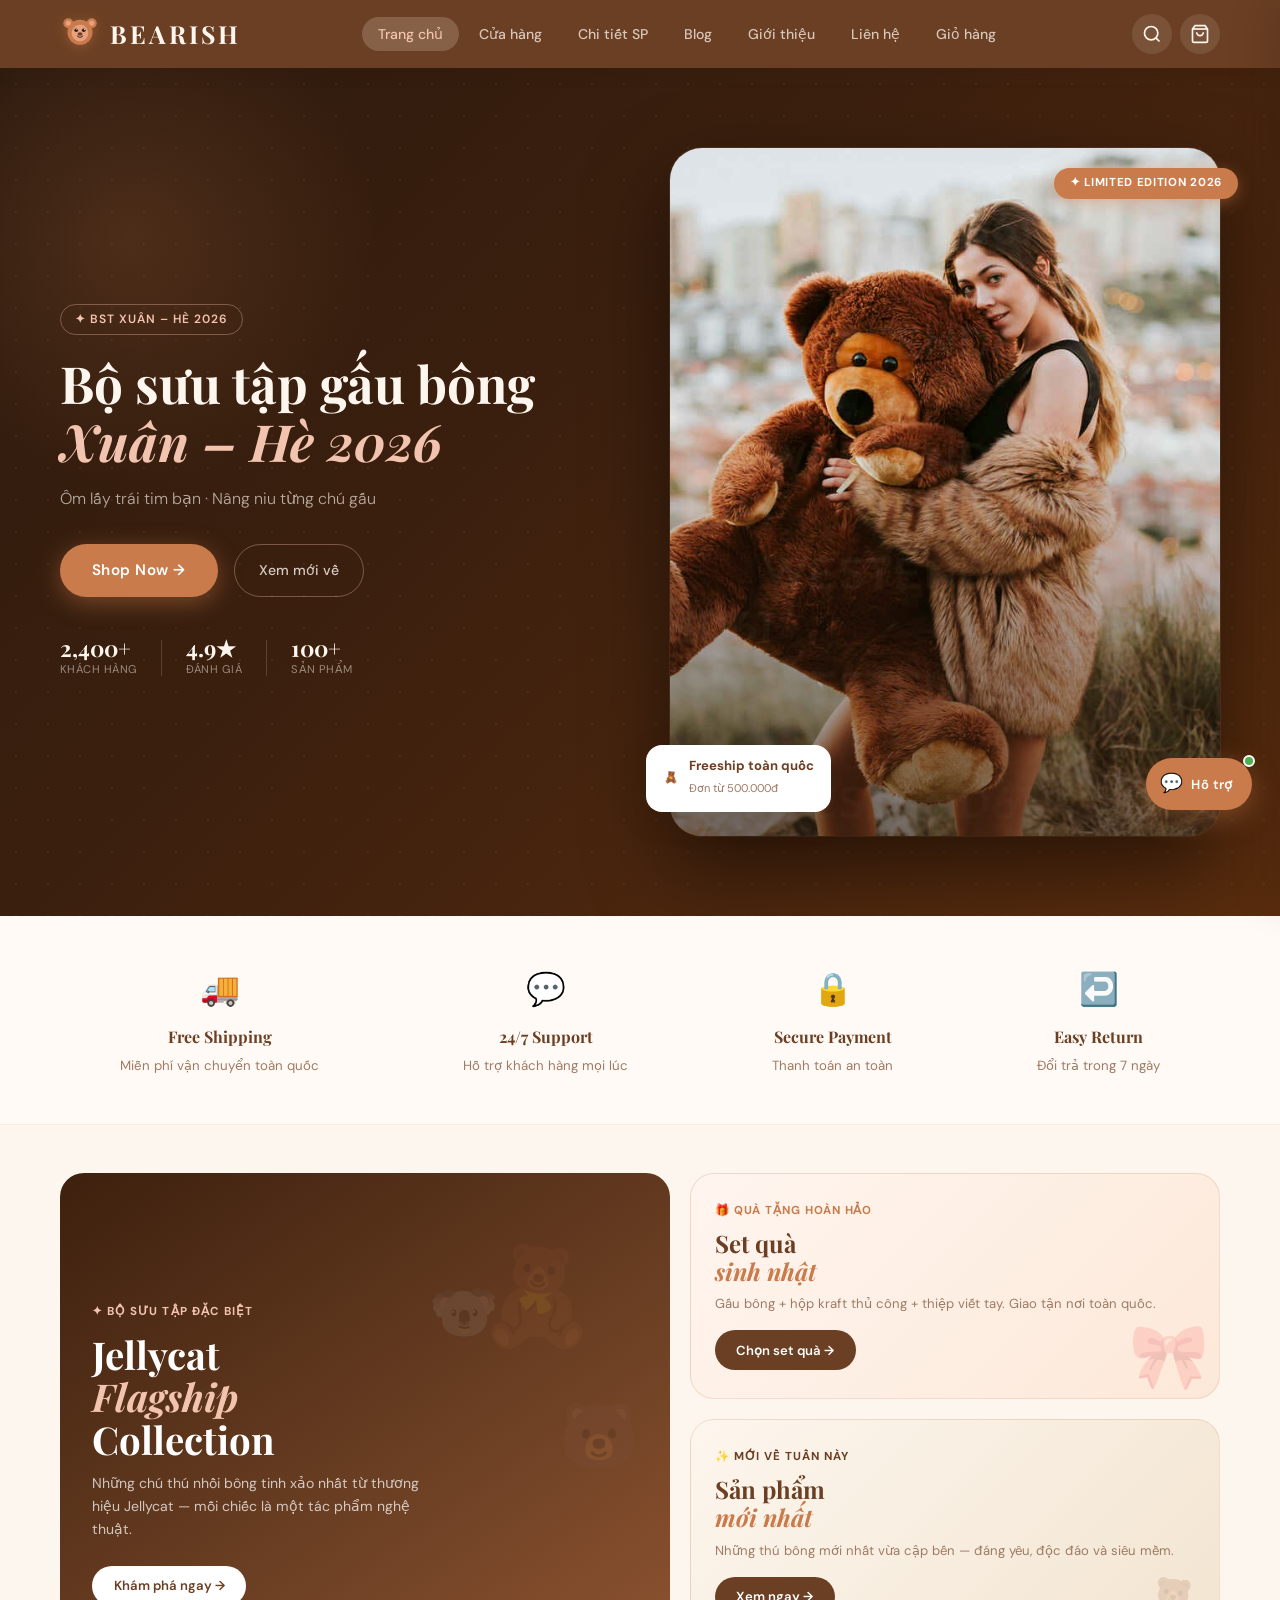
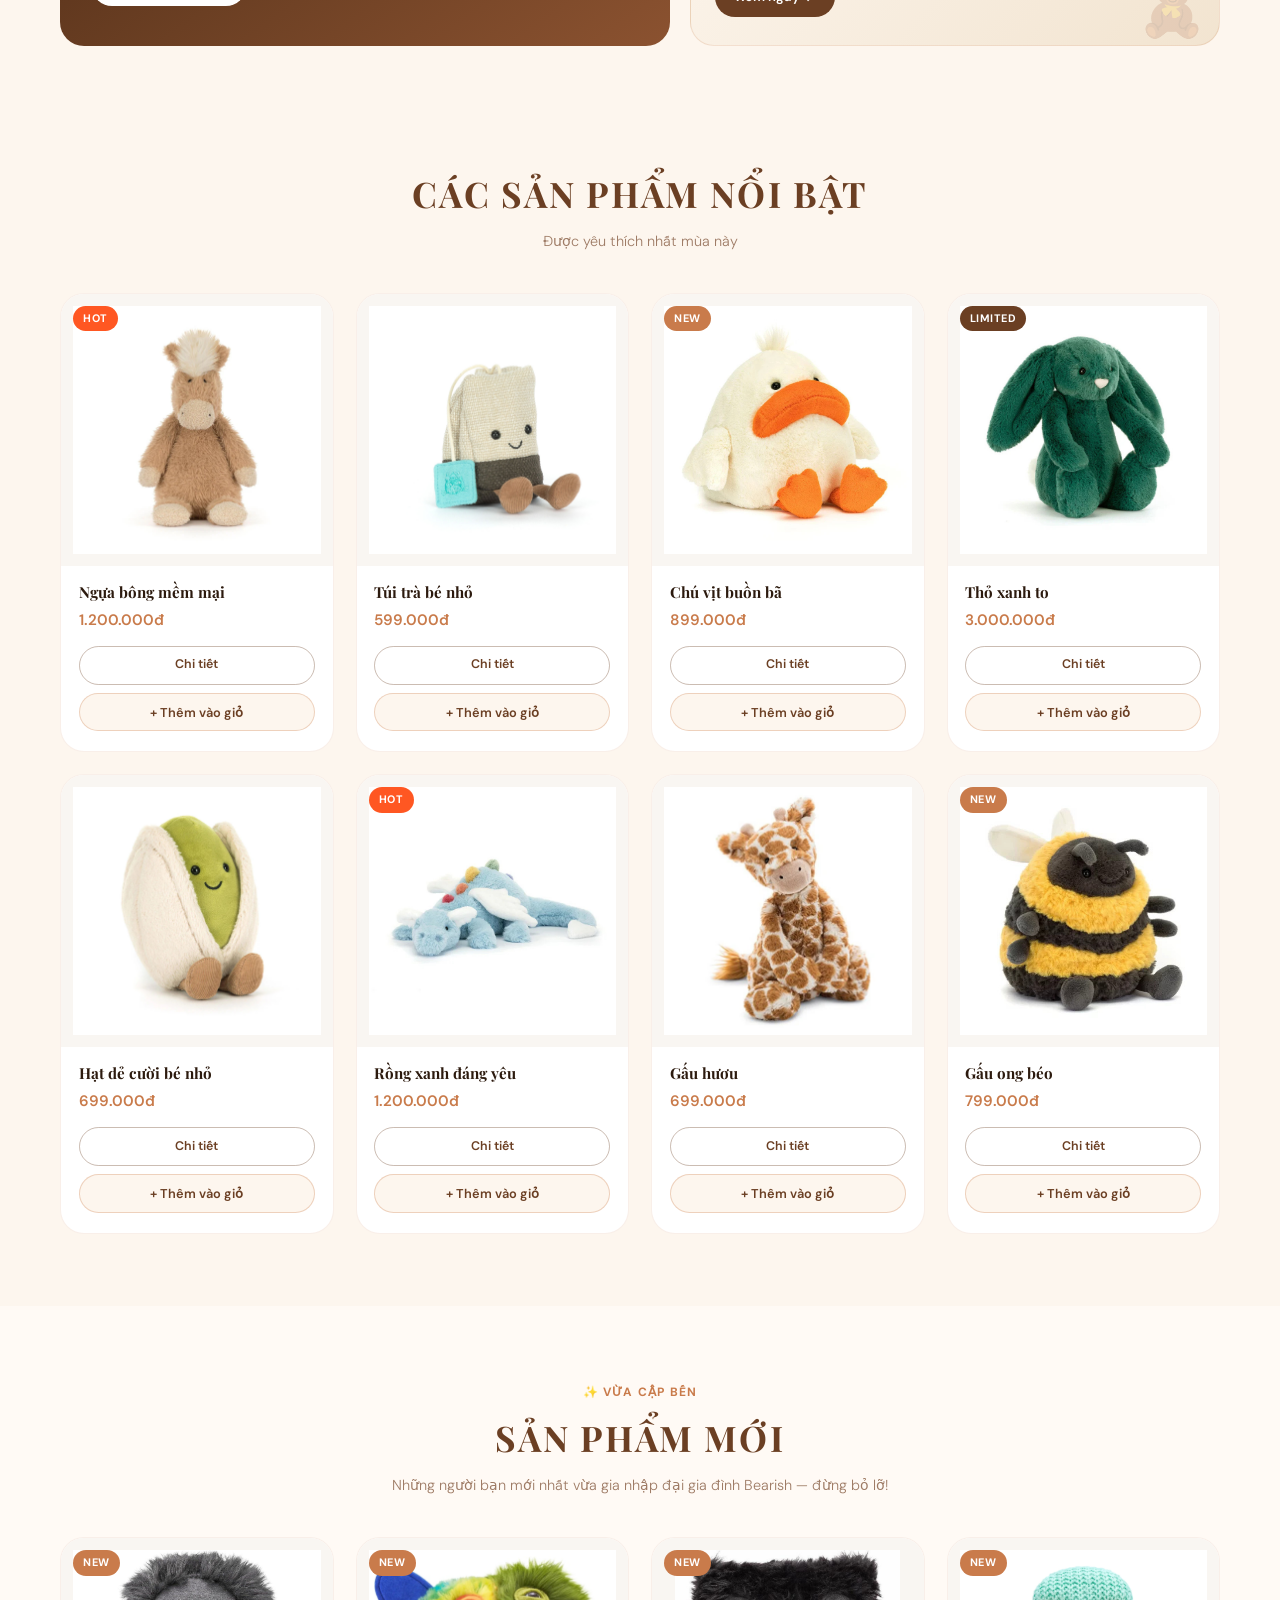
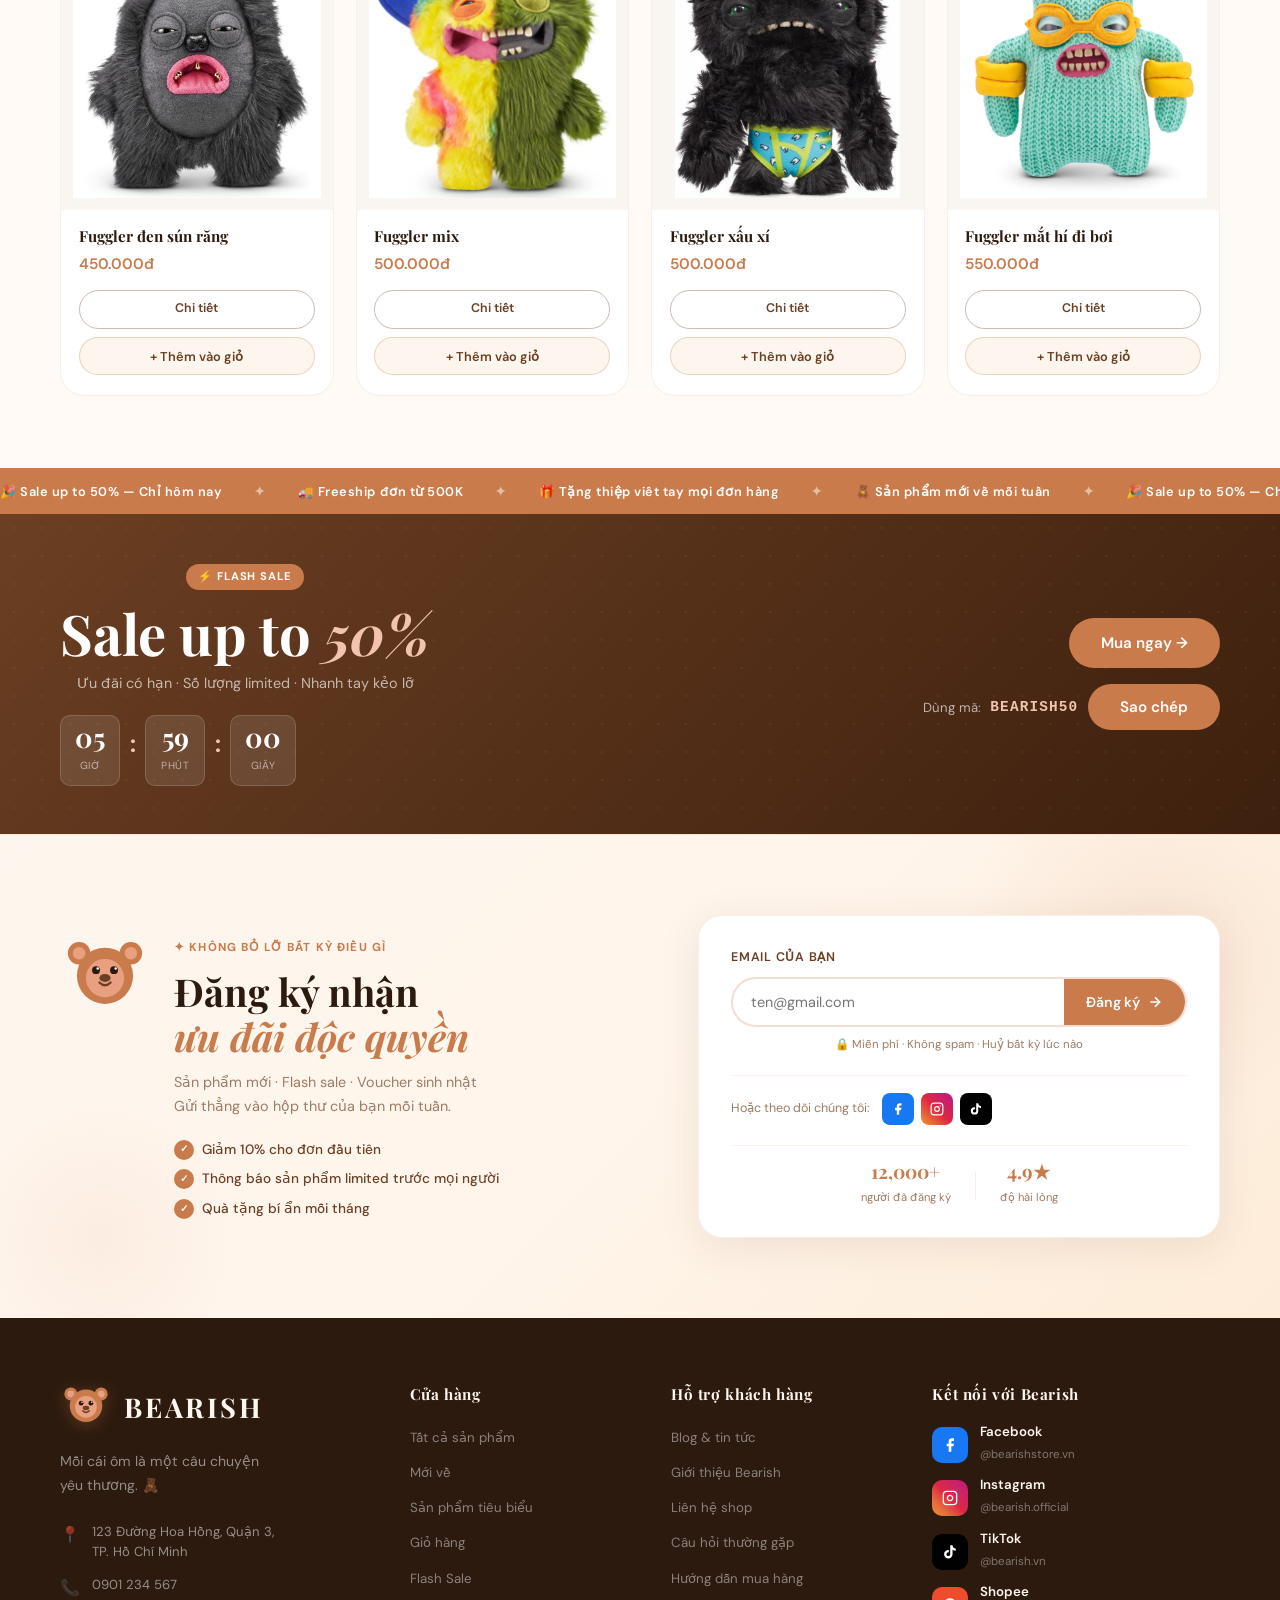
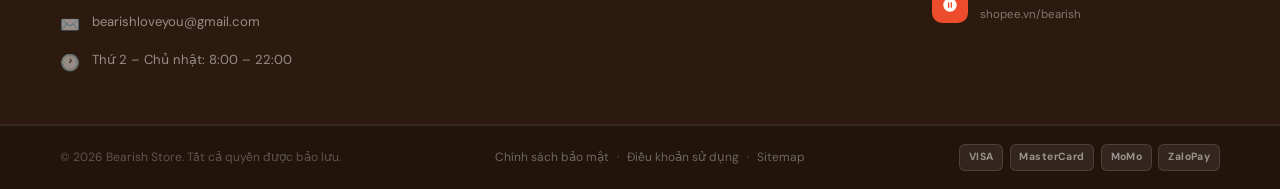
==== commit 25b6c382: "src fix" ====
--- a/index.html
+++ b/index.html
@@ -136,7 +136,7 @@
     <div class="hero-img-wrap">
       <div class="hero-img-frame">
         <img
-          src="images/hero.jpg"
+          src="hero.jpg"
           alt="Cô gái ôm gấu bông"
           class="hero-img"
         />
@@ -243,7 +243,7 @@
     <div class="product" data-name="Ngựa bông mềm mại" data-price="1200000" data-category="jellycat">
       <span class="prod-badge badge-hot">Hot</span>
       <div class="prod-img-wrap">
-        <img src="images/sp-ngua.jpg" alt="Ngựa bông mềm mại" loading="lazy"/>
+        <img src="sp-ngua.jpg" alt="Ngựa bông mềm mại" loading="lazy"/>
       </div>
       <div class="prod-info">
         <h4>Ngựa bông mềm mại</h4>
@@ -257,7 +257,7 @@
  
     <div class="product" data-name="Túi trà bé nhỏ" data-price="599000" data-category="jellycat">
       <div class="prod-img-wrap">
-        <img src="images/sp-tra.jpg" alt="Túi trà bé nhỏ" loading="lazy"/>
+        <img src="sp-tra.jpg" alt="Túi trà bé nhỏ" loading="lazy"/>
       </div>
       <div class="prod-info">
         <h4>Túi trà bé nhỏ</h4>
@@ -272,7 +272,7 @@
     <div class="product" data-name="Chú vịt buồn bã" data-price="899000" data-category="jellycat">
       <span class="prod-badge badge-new">New</span>
       <div class="prod-img-wrap">
-        <img src="images/sp-vit.jpg" alt="Chú vịt buồn bã" loading="lazy"/>
+        <img src="sp-vit.jpg" alt="Chú vịt buồn bã" loading="lazy"/>
       </div>
       <div class="prod-info">
         <h4>Chú vịt buồn bã</h4>
@@ -287,7 +287,7 @@
     <div class="product" data-name="Thỏ xanh to" data-price="3000000" data-category="jellycat">
       <span class="prod-badge badge-limited">Limited</span>
       <div class="prod-img-wrap">
-        <img src="images/sp-tho.jpg" alt="Thỏ xanh to" loading="lazy"/>
+        <img src="sp-tho.jpg" alt="Thỏ xanh to" loading="lazy"/>
       </div>
       <div class="prod-info">
         <h4>Thỏ xanh to</h4>
@@ -301,7 +301,7 @@
  
     <div class="product" data-name="Hạt dẻ cười bé nhỏ" data-price="699000" data-category="jellycat">
       <div class="prod-img-wrap">
-        <img src="images/sp-hatde.jpg" alt="Hạt dẻ cười bé nhỏ" loading="lazy"/>
+        <img src="sp-hatde.jpg" alt="Hạt dẻ cười bé nhỏ" loading="lazy"/>
       </div>
       <div class="prod-info">
         <h4>Hạt dẻ cười bé nhỏ</h4>
@@ -316,7 +316,7 @@
     <div class="product" data-name="Rồng xanh đáng yêu" data-price="1200000" data-category="jellycat">
       <span class="prod-badge badge-hot">Hot</span>
       <div class="prod-img-wrap">
-        <img src="images/sp-rong.jpg" alt="Rồng xanh đáng yêu" loading="lazy"/>
+        <img src="sp-rong.jpg" alt="Rồng xanh đáng yêu" loading="lazy"/>
       </div>
       <div class="prod-info">
         <h4>Rồng xanh đáng yêu</h4>
@@ -330,7 +330,7 @@
  
     <div class="product" data-name="Gấu hươu" data-price="699000" data-category="jellycat">
       <div class="prod-img-wrap">
-        <img src="images/sp-gau-huong.jpg" alt="Gấu hươu" loading="lazy"/>
+        <img src="sp-gau-huong.jpg" alt="Gấu hươu" loading="lazy"/>
       </div>
       <div class="prod-info">
         <h4>Gấu hươu</h4>
@@ -345,7 +345,7 @@
     <div class="product" data-name="Gấu ong béo" data-price="799000" data-category="jellycat">
       <span class="prod-badge badge-new">New</span>
       <div class="prod-img-wrap">
-        <img src="images/sp-gau-ong.jpg" alt="Gấu ong béo" loading="lazy"/>
+        <img src="sp-gau-ong.jpg" alt="Gấu ong béo" loading="lazy"/>
       </div>
       <div class="prod-info">
         <h4>Gấu ong béo</h4>
@@ -373,7 +373,7 @@
     <div class="product" data-name="Fuggler đen sún răng" data-price="450000" data-category="fuggler">
       <span class="prod-badge badge-new">New</span>
       <div class="prod-img-wrap">
-        <img src="images/sp-fuggler-den.jpg" alt="Fuggler đen sún răng" loading="lazy"/>
+        <img src="sp-fuggler-den.jpg" alt="Fuggler đen sún răng" loading="lazy"/>
       </div>
       <div class="prod-info">
         <h4>Fuggler đen sún răng</h4>
@@ -388,7 +388,7 @@
     <div class="product" data-name="Fuggler mix" data-price="500000" data-category="fuggler">
       <span class="prod-badge badge-new">New</span>
       <div class="prod-img-wrap">
-        <img src="images/sp-fuggler-mix.jpg" alt="Fuggler mix" loading="lazy"/>
+        <img src="sp-fuggler-mix.jpg" alt="Fuggler mix" loading="lazy"/>
       </div>
       <div class="prod-info">
         <h4>Fuggler mix</h4>
@@ -403,7 +403,7 @@
     <div class="product" data-name="Fuggler xấu xí" data-price="500000" data-category="fuggler">
       <span class="prod-badge badge-new">New</span>
       <div class="prod-img-wrap">
-        <img src="images/sp-fuggler-xau.jpg" alt="Fuggler xấu xí" loading="lazy"/>
+        <img src="sp-fuggler-xau.jpg" alt="Fuggler xấu xí" loading="lazy"/>
       </div>
       <div class="prod-info">
         <h4>Fuggler xấu xí</h4>
@@ -418,7 +418,7 @@
     <div class="product" data-name="Fuggler mắt hí đi bơi" data-price="550000" data-category="fuggler">
       <span class="prod-badge badge-new">New</span>
       <div class="prod-img-wrap">
-        <img src="images/sp-fuggler-boi.jpg" alt="Fuggler mắt hí đi bơi" loading="lazy"/>
+        <img src="sp-fuggler-boi.jpg" alt="Fuggler mắt hí đi bơi" loading="lazy"/>
       </div>
       <div class="prod-info">
         <h4>Fuggler mắt hí đi bơi</h4>
@@ -738,4 +738,4 @@
 
 <script src="main.js" defer></script>
 </body>
-</html>+</html>
